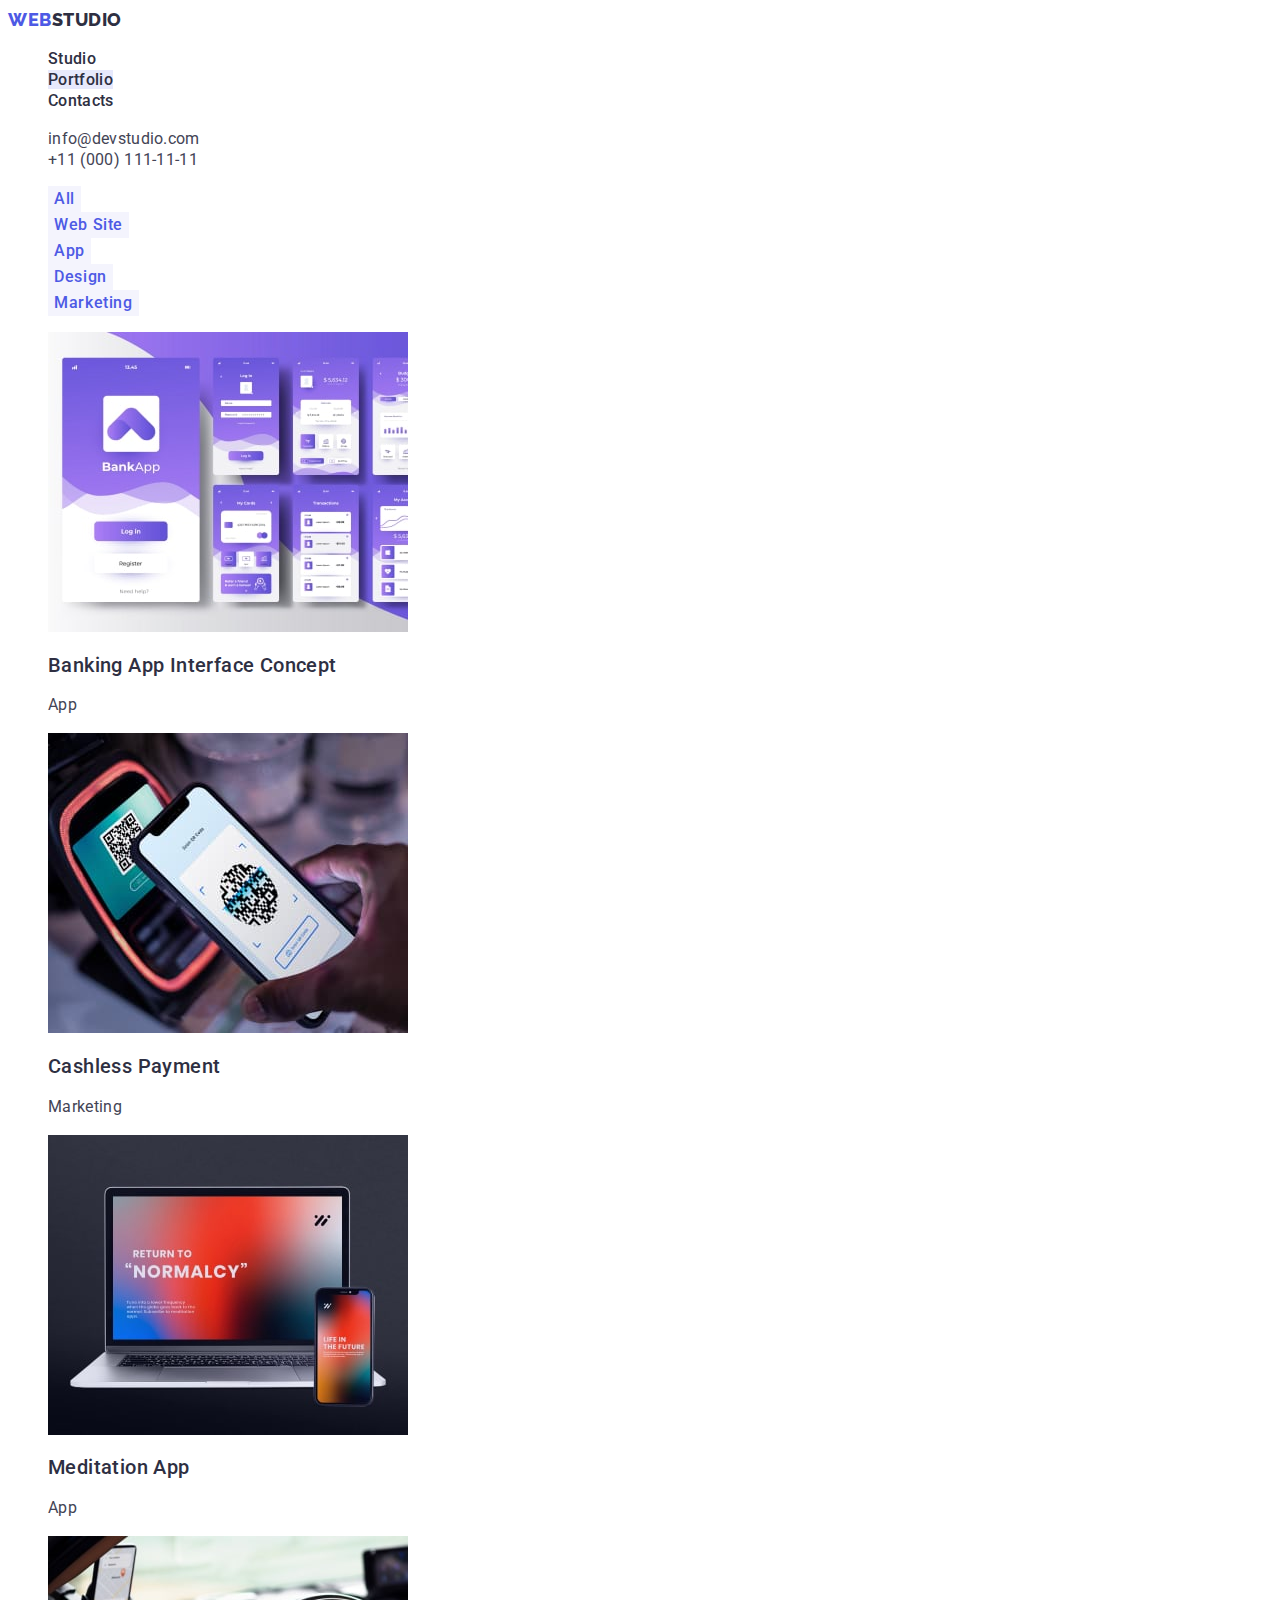
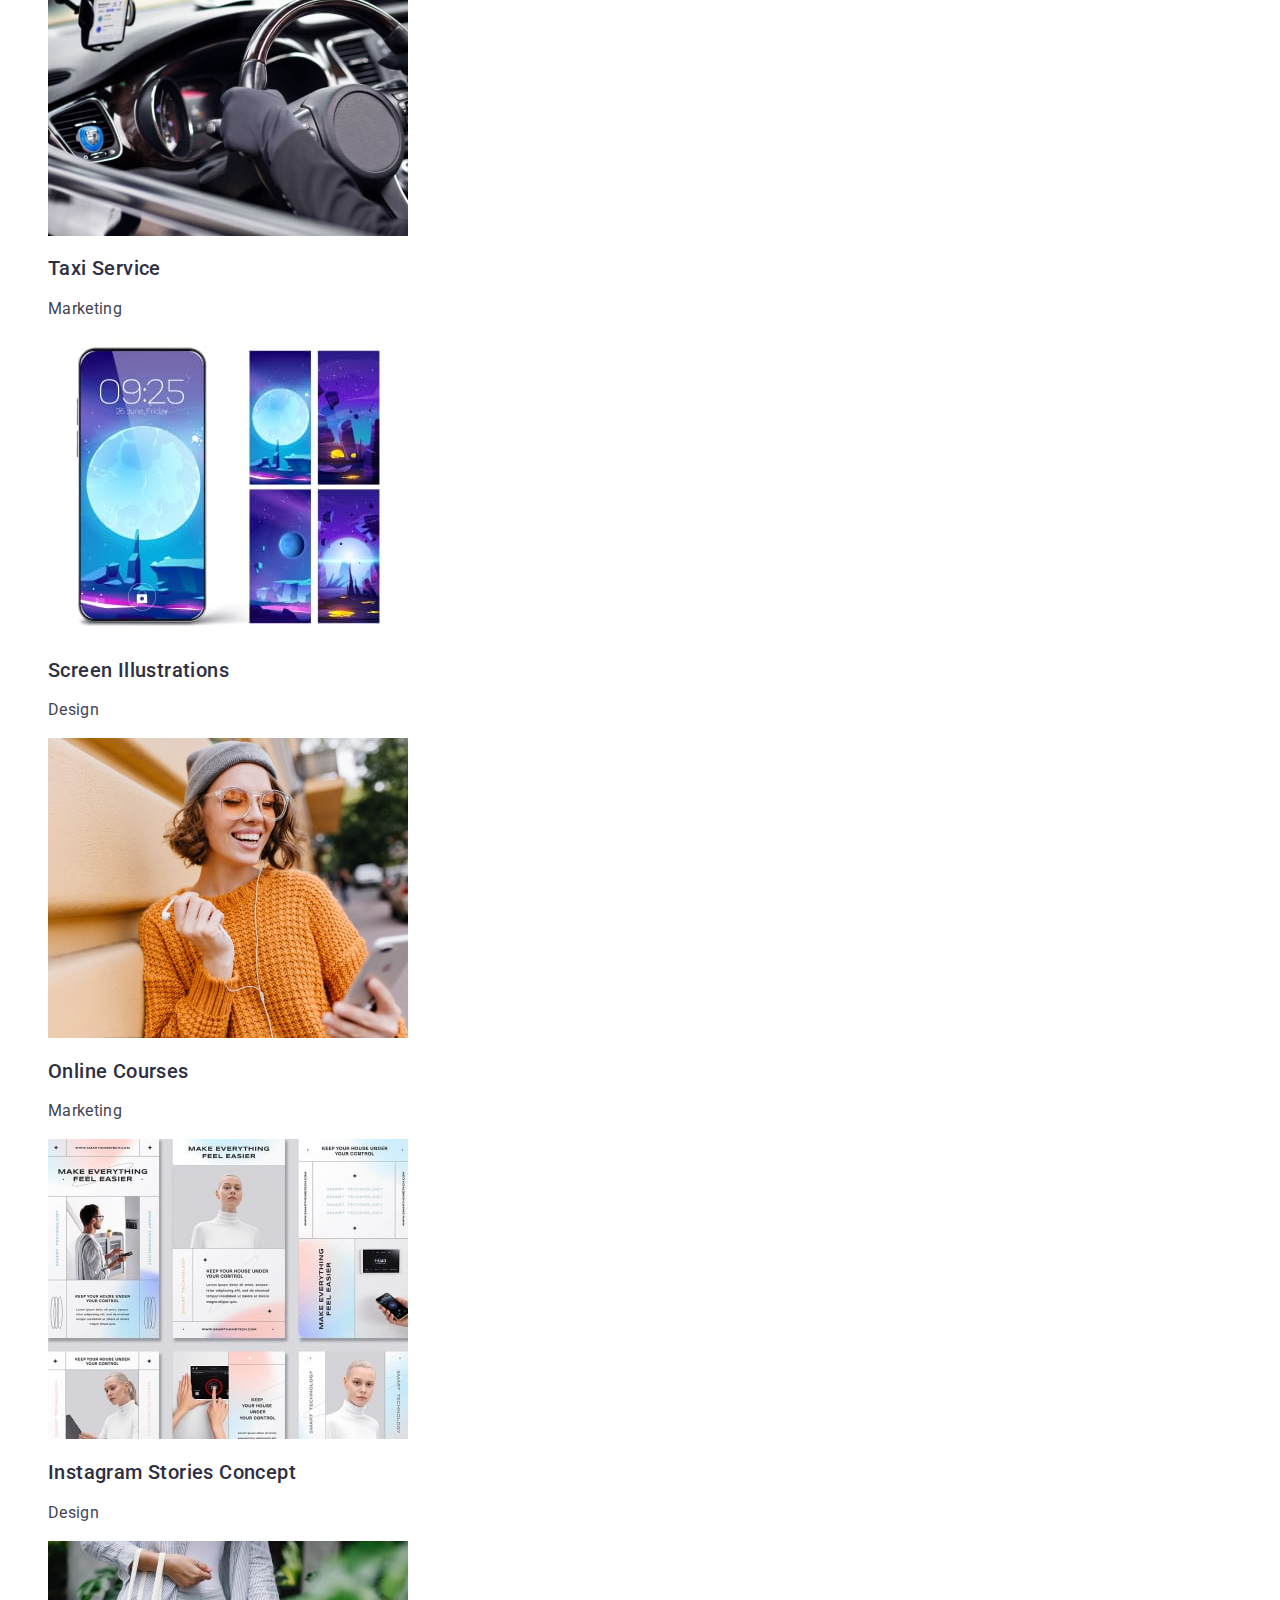
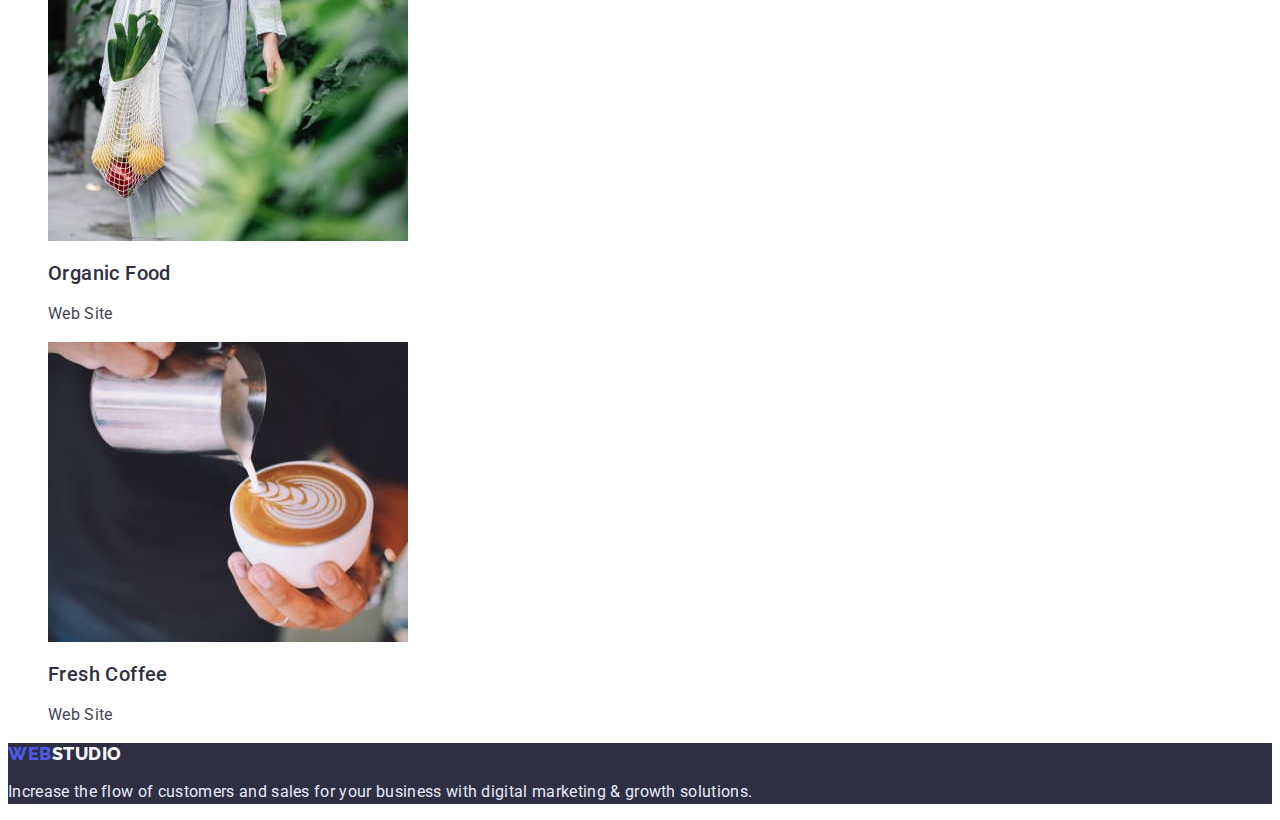
==== portfolio.html @ 469c072c "Initial commit" ====
<!DOCTYPE html>
<html lang="en">
  <head>
    <meta charset="UTF-8" />
    <meta http-equiv="X-UA-Compatible" content="IE=edge" />
    <meta name="viewport" content="width=device-width, initial-scale=1.0" />
    <title>WebStudio</title>
    <link rel="preconnect" href="https://fonts.googleapis.com" />
    <link rel="preconnect" href="https://fonts.gstatic.com" crossorigin />
    <link
      href="https://fonts.googleapis.com/css2?family=Raleway:wght@800&family=Roboto:wght@400;500;700;900&display=swap"
      rel="stylesheet"
    />
    <link rel="stylesheet" href="./css/styles.css" />
  </head>

  <body>
    <header>
      <nav class="navigation">
        <a class="nav-logo link" href="./index.html"
          ><span class="nav-logo-color">Web</span>Studio</a
        >
        <ul class="list">
          <li><a class="nav-link link" href="./index.html">Studio</a></li>
          <li><a class="nav-link link current" href="">Portfolio</a></li>
          <li><a class="nav-link link" href="">Contacts</a></li>
        </ul>
      </nav>
      <address>
        <ul class="list">
          <li>
            <a class="address-item link" href="mailto:info@devstudio.com"
              >info@devstudio.com</a
            >
          </li>
          <li>
            <a class="address-item link" href="tel:+110001111111"
              >+11 (000) 111-11-11</a
            >
          </li>
        </ul>
      </address>
    </header>

    <main>
      <section class="portfolio">
        <h1 class="visually-hidden">Portfolio</h1>
        <ul>
          <li class="list">
            <button class="btn-item" type="button">All</button>
          </li>
          <li class="list">
            <button class="btn-item" type="button">Web Site</button>
          </li>
          <li class="list">
            <button class="btn-item" type="button">App</button>
          </li>
          <li class="list">
            <button class="btn-item" type="button">Design</button>
          </li>
          <li class="list">
            <button class="btn-item" type="button">Marketing</button>
          </li>
        </ul>

        <ul class="portfolio-examples">
          <li class="list">
            <img
              class="portfolio-item"
              src="./images/portfolio-bank.jpg"
              alt="Banking App Interface"
            />
            <h2 class="porfolio-subtitle subtitle">
              Banking App Interface Concept
            </h2>
            <p class="portfolio-text text">App</p>
          </li>
          <li class="list">
            <img
              class="portfolio-item"
              src="./images/portfolio-cashless.jpg"
              alt="Cashless Payments"
            />
            <h2 class="porfolio-subtitle subtitle">Cashless Payment</h2>
            <p class="portfolio-text text">Marketing</p>
          </li>
          <li class="list">
            <img
              class="portfolio-item"
              src="./images/portfolio-meditation.jpg"
              alt="Meditation App"
            />
            <h2 class="porfolio-subtitle subtitle">Meditation App</h2>
            <p class="portfolio-text text">App</p>
          </li>
          <li class="list">
            <img
              class="portfolio-item"
              src="./images/portfolio-taxi.jpg"
              alt="Taxi service"
            />
            <h2 class="porfolio-subtitle subtitle">Taxi Service</h2>
            <p class="portfolio-text text">Marketing</p>
          </li>
          <li class="list">
            <img
              class="portfolio-item"
              src="./images/portfolio-screen.jpg"
              alt="Screen Illustrations"
            />
            <h2 class="porfolio-subtitle subtitle">Screen Illustrations</h2>
            <p class="portfolio-text text">Design</p>
          </li>
          <li class="list">
            <img
              class="portfolio-item"
              src="./images/portfolio-courses.jpg"
              alt="Online Courses"
            />
            <h2 class="porfolio-subtitle subtitle">Online Courses</h2>
            <p class="portfolio-text text">Marketing</p>
          </li>
          <li class="list">
            <img
              class="portfolio-item"
              src="./images/portfolio-instagram.jpg"
              alt="Instagram Stories"
            />
            <h2 class="porfolio-subtitle subtitle">
              Instagram Stories Concept
            </h2>
            <p class="portfolio-text text">Design</p>
          </li>
          <li class="list">
            <img
              class="portfolio-item"
              src="./images/portfolio-organic.jpg"
              alt="Organic Food"
            />
            <h2 class="porfolio-subtitle subtitle">Organic Food</h2>
            <p class="portfolio-text text">Web Site</p>
          </li>
          <li class="list">
            <img
              class="portfolio-item"
              src="./images/portfolio-coffee.jpg"
              alt="Cup of coffee"
            />
            <h2 class="porfolio-subtitle subtitle">Fresh Coffee</h2>
            <p class="portfolio-text text">Web Site</p>
          </li>
        </ul>
      </section>
    </main>

    <footer class="footer">
      <a class="footer-logo link" href="./index.html"
        ><span class="nav-logo-color">Web</span>Studio</a
      >
      <p class="footer-text">
        Increase the flow of customers and sales for your business with digital
        marketing & growth solutions.
      </p>
    </footer>
  </body>
</html>
---- css/styles.css ----
:root {
  --primary-brand: #4d5ae5;
  --text-color: #434455;
  --hover-button: #404bbf;
  --white-color: #fff;
  --background-color: #f4f4fd;
  --main-color: #2e2f42;
  --footer-color: #e7e9fc;
  --current-color: #e7e9fc;
}

body {
  font-family: 'Roboto', 'Lato', 'Open Sans', sans-serif;
  color: var(--main-color);
  background-color: var(--white-color);
}

/*Styles for header*/

.nav-logo {
  font-family: 'Raleway', 'Verdana', sans-serif;
  color: var(--main-color);
  font-weight: 800;
  font-size: 18px;
  line-height: 1.33;
  letter-spacing: 0.03em;
  text-transform: uppercase;
}

.nav-logo-color {
  color: var(--primary-brand);
}

.link {
  text-decoration: none;
}

.list {
  list-style: none;
}

.nav-link {
  color: var(--main-color);
  font-weight: 500;
  font-size: 16px;
  line-height: 1.33;
  letter-spacing: 0.02em;
}

.nav-link:hover,
.nav-link:focus {
  color: var(--hover-button);
}

.address-item {
  color: var(--text-color);
  font-size: 16px;
  line-height: 1.33;
  letter-spacing: 0.02em;
  font-style: normal;
}

.address-item:hover,
.address-item:focus {
  color: var(--hover-button);
}

.current {
  background-color: var(--current-color);
}

/*Styles for main*/

.hero {
  background: var(--main-color);
}

.hero-title {
  font-weight: 700;
  font-size: 56px;
  line-height: 1.07;
  letter-spacing: 0.02em;
  color: var(--white-color);
}

.hero-btn {
  font-family: inherit;
  background-color: var(--primary-brand);
  color: var(--white-color);
  border: none;
  font-weight: 500;
  font-size: 16px;
  line-height: 1.5;
  letter-spacing: 0.04em;
}

.hero-btn:hover,
.hero-btn:focus {
  background: var(--hover-button);
}

.subtitle {
  font-weight: 500;
  font-size: 20px;
  line-height: 1.2;
  letter-spacing: 0.02em;
}

.text {
  font-size: 16px;
  line-height: 1.5;
  letter-spacing: 0.02em;
  color: var(--text-color);
}

.title {
  font-weight: 700;
  font-size: 36px;
  line-height: 1.11;
  letter-spacing: 0.02em;
  text-transform: capitalize;
}

.btn-item {
  font-family: 'Roboto', 'Verdana', sans-serif;
  background-color: var(--background-color);
  font-weight: 500;
  font-size: 16px;
  line-height: 1.5;
  letter-spacing: 0.04em;
  color: var(--primary-brand);
  border: none;
}

.btn-item:hover,
.btn-item:focus {
  background-color: var(--hover-button);
  color: var(--white-color);
}

.portfolio-item {
  width: 360px;
}

button {
  cursor: pointer;
}

.team {
  background-color: var(--background-color);
}

.visually-hidden {
  position: absolute;
  white-space: nowrap;
  width: 1px;
  height: 1px;
  overflow: hidden;
  border: 0;
  padding: 0;
  clip: rect(0 0 0 0);
  clip-path: inset(50%);
  margin: -1px;
}

/*Footer*/

.footer {
  background-color: var(--main-color);
}

.footer-logo {
  font-family: 'Raleway', 'Verdana', sans-serif;
  font-weight: 800;
  font-size: 18px;
  line-height: 1.17;
  letter-spacing: 0.03em;
  text-transform: uppercase;
  color: var(--background-color);
}

.footer-text {
  font-size: 16px;
  line-height: 1.5;
  letter-spacing: 0.02em;
  color: var(--footer-color);
}
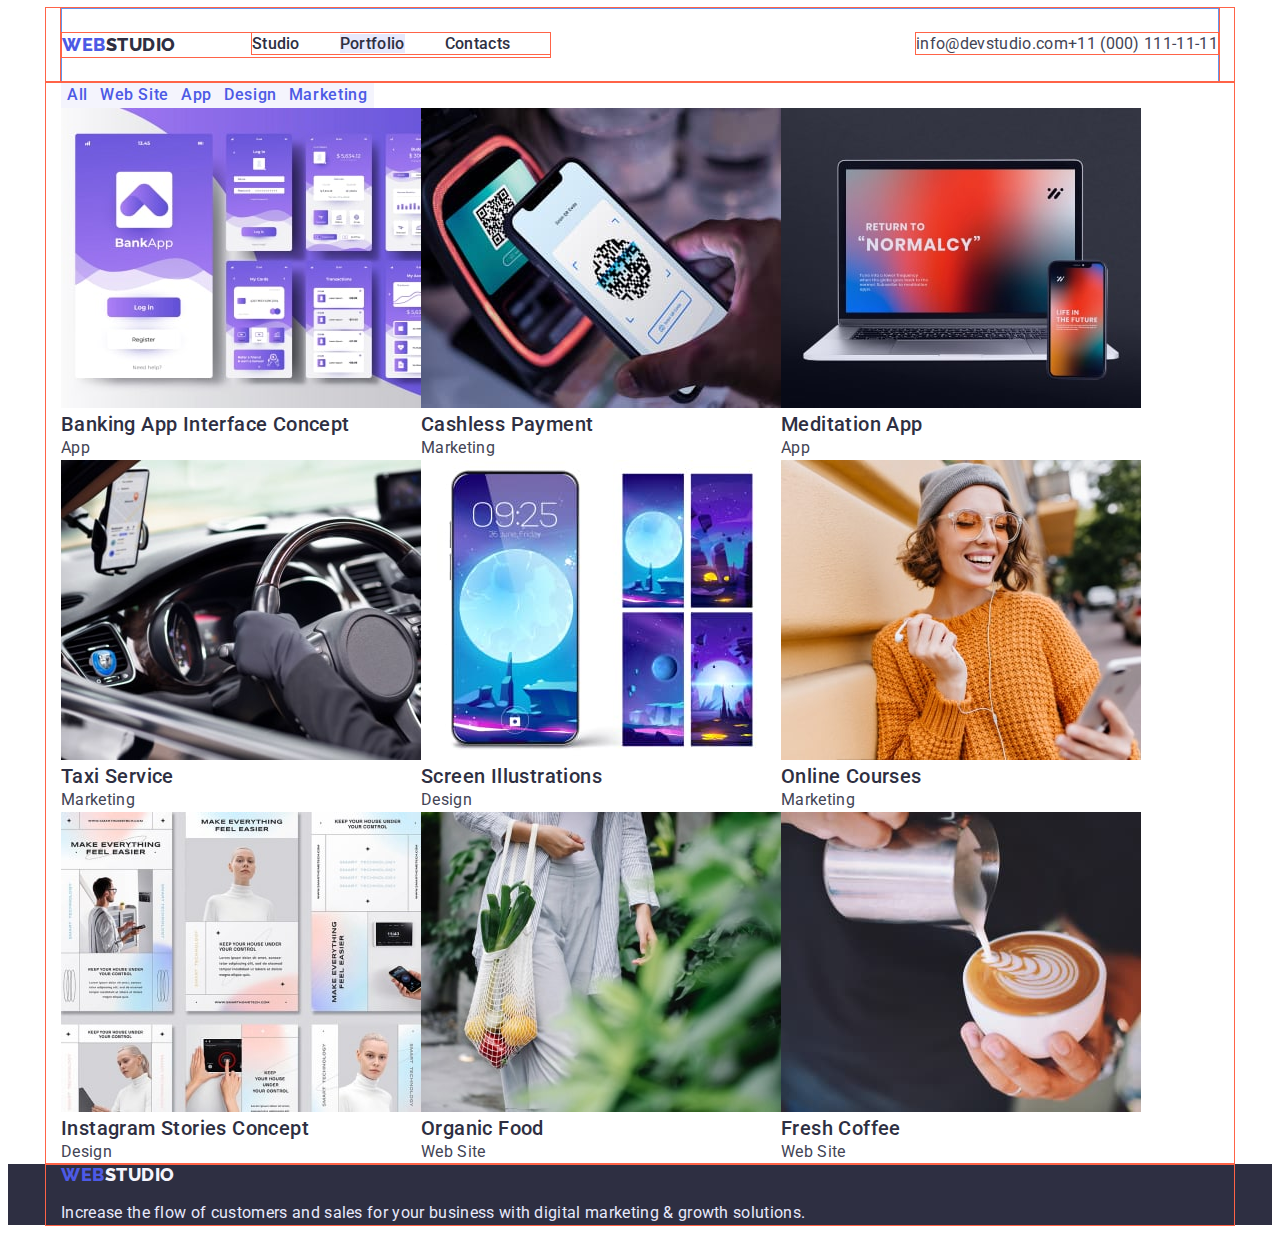
==== commit 42d4db58: "index.html - done" ====
--- a/portfolio.html
+++ b/portfolio.html
@@ -11,156 +11,187 @@
       href="https://fonts.googleapis.com/css2?family=Raleway:wght@800&family=Roboto:wght@400;500;700;900&display=swap"
       rel="stylesheet"
     />
+    <link
+      rel="stylesheet"
+      href="https://cdnjs.cloudflare.com/ajax/libs/modern-normalize/1.1.0/modern-normalize.min.css"
+      integrity="sha512-wpPYUAdjBVSE4KJnH1VR1HeZfpl1ub8YT/NKx4PuQ5NmX2tKuGu6U/JRp5y+Y8XG2tV+wKQpNHVUX03MfMFn9Q=="
+      crossorigin="anonymous"
+      referrerpolicy="no-referrer"
+    />
     <link rel="stylesheet" href="./css/styles.css" />
   </head>
 
   <body>
     <header>
-      <nav class="navigation">
-        <a class="nav-logo link" href="./index.html"
-          ><span class="nav-logo-color">Web</span>Studio</a
-        >
-        <ul class="list">
-          <li><a class="nav-link link" href="./index.html">Studio</a></li>
-          <li><a class="nav-link link current" href="">Portfolio</a></li>
-          <li><a class="nav-link link" href="">Contacts</a></li>
-        </ul>
-      </nav>
-      <address>
-        <ul class="list">
-          <li>
-            <a class="address-item link" href="mailto:info@devstudio.com"
-              >info@devstudio.com</a
-            >
-          </li>
-          <li>
-            <a class="address-item link" href="tel:+110001111111"
-              >+11 (000) 111-11-11</a
-            >
-          </li>
-        </ul>
-      </address>
+      <div class="container">
+        <div class="container-menu">
+          <nav class="navigation">
+            <div class="logo-and-nav">
+              <a class="nav-logo link" href="./index.html"
+                ><span class="nav-logo-color">Web</span>Studio</a
+              >
+              <ul class="list">
+                <div class="nav-items">
+                  <li>
+                    <a class="nav-link link" href="./index.html">Studio</a>
+                  </li>
+                  <li>
+                    <a class="nav-link link current" href="./portfolio.html"
+                      >Portfolio</a
+                    >
+                  </li>
+                  <li><a class="nav-link link" href="">Contacts</a></li>
+                </div>
+              </ul>
+            </div>
+          </nav>
+          <address>
+            <ul class="list">
+              <div class="address-list">
+                <li>
+                  <a class="address-item link" href="mailto:info@devstudio.com"
+                    >info@devstudio.com</a
+                  >
+                </li>
+                <li>
+                  <a class="address-item link" href="tel:+110001111111"
+                    >+11 (000) 111-11-11</a
+                  >
+                </li>
+              </div>
+            </ul>
+          </address>
+        </div>
+      </div>
     </header>
 
     <main>
       <section class="portfolio">
-        <h1 class="visually-hidden">Portfolio</h1>
-        <ul>
-          <li class="list">
-            <button class="btn-item" type="button">All</button>
-          </li>
-          <li class="list">
-            <button class="btn-item" type="button">Web Site</button>
-          </li>
-          <li class="list">
-            <button class="btn-item" type="button">App</button>
-          </li>
-          <li class="list">
-            <button class="btn-item" type="button">Design</button>
-          </li>
-          <li class="list">
-            <button class="btn-item" type="button">Marketing</button>
-          </li>
-        </ul>
+        <div class="container">
+          <h1 class="visually-hidden">Portfolio</h1>
+          <ul>
+            <div class="list-menu">
+              <li class="list">
+                <button class="btn-item" type="button">All</button>
+              </li>
+              <li class="list">
+                <button class="btn-item" type="button">Web Site</button>
+              </li>
+              <li class="list">
+                <button class="btn-item" type="button">App</button>
+              </li>
+              <li class="list">
+                <button class="btn-item" type="button">Design</button>
+              </li>
+              <li class="list">
+                <button class="btn-item" type="button">Marketing</button>
+              </li>
+            </div>
+          </ul>
 
-        <ul class="portfolio-examples">
-          <li class="list">
-            <img
-              class="portfolio-item"
-              src="./images/portfolio-bank.jpg"
-              alt="Banking App Interface"
-            />
-            <h2 class="porfolio-subtitle subtitle">
-              Banking App Interface Concept
-            </h2>
-            <p class="portfolio-text text">App</p>
-          </li>
-          <li class="list">
-            <img
-              class="portfolio-item"
-              src="./images/portfolio-cashless.jpg"
-              alt="Cashless Payments"
-            />
-            <h2 class="porfolio-subtitle subtitle">Cashless Payment</h2>
-            <p class="portfolio-text text">Marketing</p>
-          </li>
-          <li class="list">
-            <img
-              class="portfolio-item"
-              src="./images/portfolio-meditation.jpg"
-              alt="Meditation App"
-            />
-            <h2 class="porfolio-subtitle subtitle">Meditation App</h2>
-            <p class="portfolio-text text">App</p>
-          </li>
-          <li class="list">
-            <img
-              class="portfolio-item"
-              src="./images/portfolio-taxi.jpg"
-              alt="Taxi service"
-            />
-            <h2 class="porfolio-subtitle subtitle">Taxi Service</h2>
-            <p class="portfolio-text text">Marketing</p>
-          </li>
-          <li class="list">
-            <img
-              class="portfolio-item"
-              src="./images/portfolio-screen.jpg"
-              alt="Screen Illustrations"
-            />
-            <h2 class="porfolio-subtitle subtitle">Screen Illustrations</h2>
-            <p class="portfolio-text text">Design</p>
-          </li>
-          <li class="list">
-            <img
-              class="portfolio-item"
-              src="./images/portfolio-courses.jpg"
-              alt="Online Courses"
-            />
-            <h2 class="porfolio-subtitle subtitle">Online Courses</h2>
-            <p class="portfolio-text text">Marketing</p>
-          </li>
-          <li class="list">
-            <img
-              class="portfolio-item"
-              src="./images/portfolio-instagram.jpg"
-              alt="Instagram Stories"
-            />
-            <h2 class="porfolio-subtitle subtitle">
-              Instagram Stories Concept
-            </h2>
-            <p class="portfolio-text text">Design</p>
-          </li>
-          <li class="list">
-            <img
-              class="portfolio-item"
-              src="./images/portfolio-organic.jpg"
-              alt="Organic Food"
-            />
-            <h2 class="porfolio-subtitle subtitle">Organic Food</h2>
-            <p class="portfolio-text text">Web Site</p>
-          </li>
-          <li class="list">
-            <img
-              class="portfolio-item"
-              src="./images/portfolio-coffee.jpg"
-              alt="Cup of coffee"
-            />
-            <h2 class="porfolio-subtitle subtitle">Fresh Coffee</h2>
-            <p class="portfolio-text text">Web Site</p>
-          </li>
-        </ul>
+          <ul class="portfolio-examples">
+            <div class="portfolio-container">
+              <li class="list">
+                <img
+                  class="portfolio-item"
+                  src="./images/portfolio-bank.jpg"
+                  alt="Banking App Interface"
+                />
+                <h2 class="porfolio-subtitle subtitle">
+                  Banking App Interface Concept
+                </h2>
+                <p class="portfolio-text text">App</p>
+              </li>
+              <li class="list">
+                <img
+                  class="portfolio-item"
+                  src="./images/portfolio-cashless.jpg"
+                  alt="Cashless Payments"
+                />
+                <h2 class="porfolio-subtitle subtitle">Cashless Payment</h2>
+                <p class="portfolio-text text">Marketing</p>
+              </li>
+              <li class="list">
+                <img
+                  class="portfolio-item"
+                  src="./images/portfolio-meditation.jpg"
+                  alt="Meditation App"
+                />
+                <h2 class="porfolio-subtitle subtitle">Meditation App</h2>
+                <p class="portfolio-text text">App</p>
+              </li>
+              <li class="list">
+                <img
+                  class="portfolio-item"
+                  src="./images/portfolio-taxi.jpg"
+                  alt="Taxi service"
+                />
+                <h2 class="porfolio-subtitle subtitle">Taxi Service</h2>
+                <p class="portfolio-text text">Marketing</p>
+              </li>
+              <li class="list">
+                <img
+                  class="portfolio-item"
+                  src="./images/portfolio-screen.jpg"
+                  alt="Screen Illustrations"
+                />
+                <h2 class="porfolio-subtitle subtitle">Screen Illustrations</h2>
+                <p class="portfolio-text text">Design</p>
+              </li>
+              <li class="list">
+                <img
+                  class="portfolio-item"
+                  src="./images/portfolio-courses.jpg"
+                  alt="Online Courses"
+                />
+                <h2 class="porfolio-subtitle subtitle">Online Courses</h2>
+                <p class="portfolio-text text">Marketing</p>
+              </li>
+              <li class="list">
+                <img
+                  class="portfolio-item"
+                  src="./images/portfolio-instagram.jpg"
+                  alt="Instagram Stories"
+                />
+                <h2 class="porfolio-subtitle subtitle">
+                  Instagram Stories Concept
+                </h2>
+                <p class="portfolio-text text">Design</p>
+              </li>
+              <li class="list">
+                <img
+                  class="portfolio-item"
+                  src="./images/portfolio-organic.jpg"
+                  alt="Organic Food"
+                />
+                <h2 class="porfolio-subtitle subtitle">Organic Food</h2>
+                <p class="portfolio-text text">Web Site</p>
+              </li>
+              <li class="list">
+                <img
+                  class="portfolio-item"
+                  src="./images/portfolio-coffee.jpg"
+                  alt="Cup of coffee"
+                />
+                <h2 class="porfolio-subtitle subtitle">Fresh Coffee</h2>
+                <p class="portfolio-text text">Web Site</p>
+              </li>
+            </div>
+          </ul>
+        </div>
       </section>
     </main>
 
     <footer class="footer">
-      <a class="footer-logo link" href="./index.html"
-        ><span class="nav-logo-color">Web</span>Studio</a
-      >
-      <p class="footer-text">
-        Increase the flow of customers and sales for your business with digital
-        marketing & growth solutions.
-      </p>
+      <div class="container">
+        <a class="footer-logo link" href="./index.html"
+          ><span class="nav-logo-color">Web</span>Studio</a
+        >
+        <p class="footer-text">
+          Increase the flow of customers and sales for your business with
+          digital marketing & growth solutions.
+        </p>
+      </div>
     </footer>
   </body>
 </html>
--- a/css/styles.css
+++ b/css/styles.css
@@ -7,6 +7,7 @@
   --main-color: #2e2f42;
   --footer-color: #e7e9fc;
   --current-color: #e7e9fc;
+  --checking-borders: tomato;
 }
 
 body {
@@ -40,6 +41,7 @@
 }
 
 .nav-link {
+  margin-right: 40px;
   color: var(--main-color);
   font-weight: 500;
   font-size: 16px;
@@ -57,7 +59,6 @@
   font-size: 16px;
   line-height: 1.33;
   letter-spacing: 0.02em;
-  font-style: normal;
 }
 
 .address-item:hover,
@@ -73,9 +74,11 @@
 
 .hero {
   background: var(--main-color);
+  text-align: center;
 }
 
 .hero-title {
+  padding-top: 188px;
   font-weight: 700;
   font-size: 56px;
   line-height: 1.07;
@@ -84,6 +87,10 @@
 }
 
 .hero-btn {
+  padding: 16px 32px;
+  border-radius: 4px;
+  margin-top: 48px;
+  margin-bottom: 188px;
   font-family: inherit;
   background-color: var(--primary-brand);
   color: var(--white-color);
@@ -180,8 +187,150 @@
 }
 
 .footer-text {
+  margin-top: 16px;
   font-size: 16px;
   line-height: 1.5;
   letter-spacing: 0.02em;
   color: var(--footer-color);
 }
+
+h1,
+h2,
+h3,
+h4,
+h5,
+h6,
+p {
+  margin: 0;
+}
+
+ul {
+  margin: 0;
+  padding-left: 0;
+}
+
+address {
+  font-style: normal;
+}
+
+.container {
+  width: 100%;
+  max-width: 1158px;
+  padding-left: 15px;
+  padding-right: 15px;
+  margin-left: auto;
+  margin-right: auto;
+  outline: 1px solid var(--checking-borders);
+}
+
+.nav-items {
+  display: flex;
+  outline: 1px solid var(--checking-borders);
+}
+
+.address-list {
+  display: flex;
+  outline: 1px solid var(--checking-borders);
+}
+
+.container-menu {
+  display: flex;
+  justify-content: space-between;
+  padding: 24px 0px;
+  border: 1px solid cornflowerblue;
+  outline: 1px solid var(--checking-borders);
+}
+
+.logo-and-nav {
+  display: flex;
+  outline: 1px solid var(--checking-borders);
+}
+
+.features-container {
+  display: flex;
+  outline: 1px solid var(--checking-borders);
+}
+
+.doing-container {
+  display: flex;
+  justify-content: space-between;
+  width: calc(100%-48px) / 3;
+  outline: 1px solid (--checking-borders);
+}
+
+.team-container {
+  display: flex;
+  outline: 1px solid (--checking-borders);
+}
+
+.list-menu {
+  display: flex;
+  outline: 1px solid (--checking-borders);
+}
+
+.portfolio-container {
+  display: flex;
+  flex-wrap: wrap;
+  outline: 1px solid (--checking-borders);
+}
+
+a.nav-logo {
+  margin-right: 76px;
+}
+
+.phone-item {
+  margin-left: 40px;
+}
+
+.features-list {
+  margin: 120px 0px;
+}
+
+.features-item:not(:first-child) {
+  margin-left: 24px;
+}
+
+.doing-title {
+  text-align: center;
+  margin-bottom: 72px;
+}
+
+.doing-list:not(:first-child) {
+  margin-left: 24px;
+}
+
+.doing-item > img {
+  max-width: 360px;
+}
+
+.team-title {
+  text-align: center;
+  padding-top: 120px;
+  margin-bottom: 72px;
+}
+
+.team-item:not(:first-child) {
+  margin-left: 24px;
+  margin-bottom: 120px;
+}
+
+.team-subtitle,
+.team-text {
+  text-align: center;
+}
+
+.team-text {
+  margin-top: 8px;
+}
+
+.team-content {
+  padding: 32px 16px;
+}
+
+.footer-content {
+  justify-content: left;
+  padding: 100px 0px;
+  max-width: 264px;
+  width: 23%;
+  outline: 1px solid var(--checking-borders);
+}
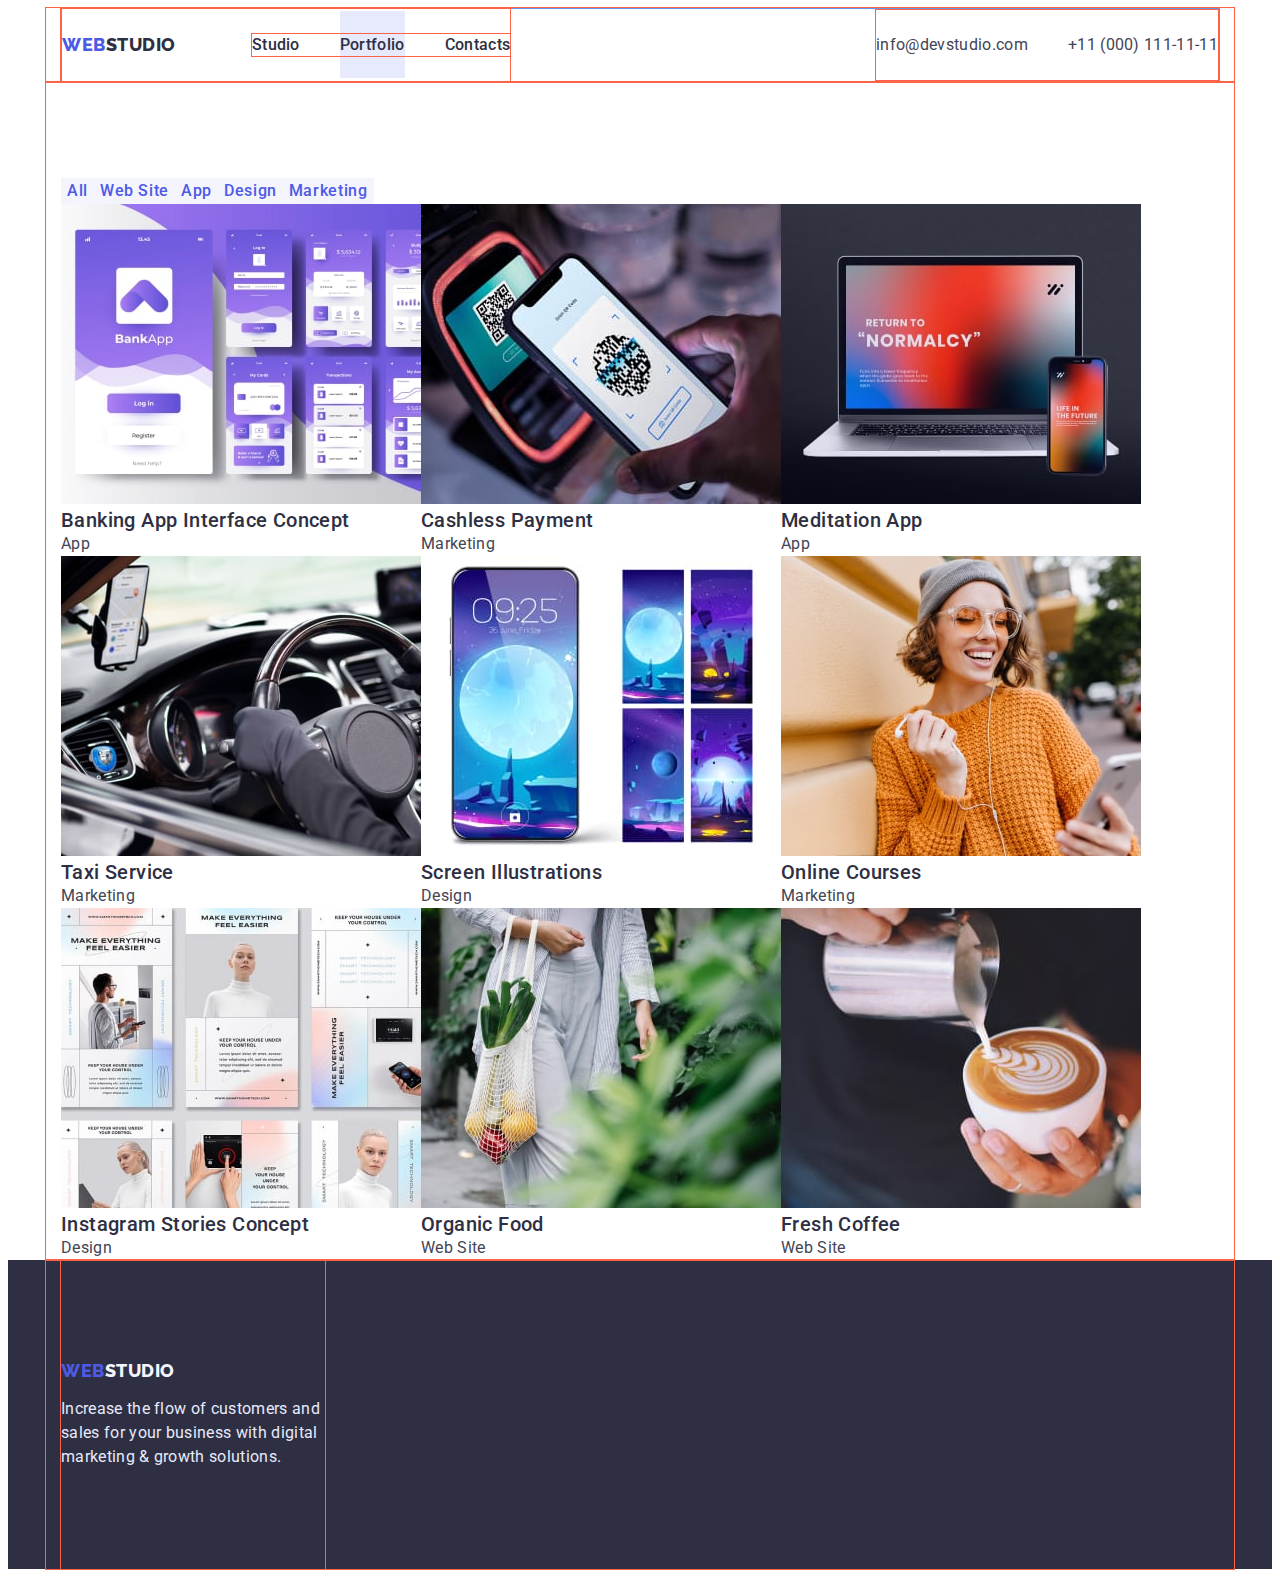
==== commit c9da1c0d: "index.html - done2" ====
--- a/portfolio.html
+++ b/portfolio.html
@@ -30,17 +30,19 @@
               <a class="nav-logo link" href="./index.html"
                 ><span class="nav-logo-color">Web</span>Studio</a
               >
-              <ul class="list">
+              <ul class="list nav-list">
                 <div class="nav-items">
-                  <li>
+                  <li class="nav-item">
                     <a class="nav-link link" href="./index.html">Studio</a>
                   </li>
-                  <li>
+                  <li class="nav-item">
                     <a class="nav-link link current" href="./portfolio.html"
                       >Portfolio</a
                     >
                   </li>
-                  <li><a class="nav-link link" href="">Contacts</a></li>
+                  <li class="nav-item">
+                    <a class="nav-link link" href="">Contacts</a>
+                  </li>
                 </div>
               </ul>
             </div>
@@ -48,13 +50,13 @@
           <address>
             <ul class="list">
               <div class="address-list">
-                <li>
+                <li class="address-item">
                   <a class="address-item link" href="mailto:info@devstudio.com"
                     >info@devstudio.com</a
                   >
                 </li>
-                <li>
-                  <a class="address-item link" href="tel:+110001111111"
+                <li class="phone-item">
+                  <a class="address-item phone link" href="tel:+110001111111"
                     >+11 (000) 111-11-11</a
                   >
                 </li>
@@ -184,13 +186,15 @@
 
     <footer class="footer">
       <div class="container">
-        <a class="footer-logo link" href="./index.html"
-          ><span class="nav-logo-color">Web</span>Studio</a
-        >
-        <p class="footer-text">
-          Increase the flow of customers and sales for your business with
-          digital marketing & growth solutions.
-        </p>
+        <div class="footer-content">
+          <a class="footer-logo link" href="./index.html"
+            ><span class="nav-logo-color">Web</span>Studio</a
+          >
+          <p class="footer-text">
+            Increase the flow of customers and sales for your business with
+            digital marketing & growth solutions.
+          </p>
+        </div>
       </div>
     </footer>
   </body>
--- a/css/styles.css
+++ b/css/styles.css
@@ -41,7 +41,6 @@
 }
 
 .nav-link {
-  margin-right: 40px;
   color: var(--main-color);
   font-weight: 500;
   font-size: 16px;
@@ -230,19 +229,22 @@
 
 .address-list {
   display: flex;
+  align-items: center;
   outline: 1px solid var(--checking-borders);
 }
 
 .container-menu {
   display: flex;
+  align-items: center;
   justify-content: space-between;
-  padding: 24px 0px;
+  /* padding: 24px 0px; */
   border: 1px solid cornflowerblue;
   outline: 1px solid var(--checking-borders);
 }
 
 .logo-and-nav {
   display: flex;
+  align-items: center;
   outline: 1px solid var(--checking-borders);
 }
 
@@ -265,6 +267,7 @@
 
 .list-menu {
   display: flex;
+  padding-top: 96px;
   outline: 1px solid (--checking-borders);
 }
 
@@ -334,3 +337,13 @@
   width: 23%;
   outline: 1px solid var(--checking-borders);
 }
+
+.nav-item:not(:first-child) {
+  margin-left: 40px;
+}
+
+.nav-link,
+.nav-logo,
+.address-item {
+  padding: 24px 0px;
+}
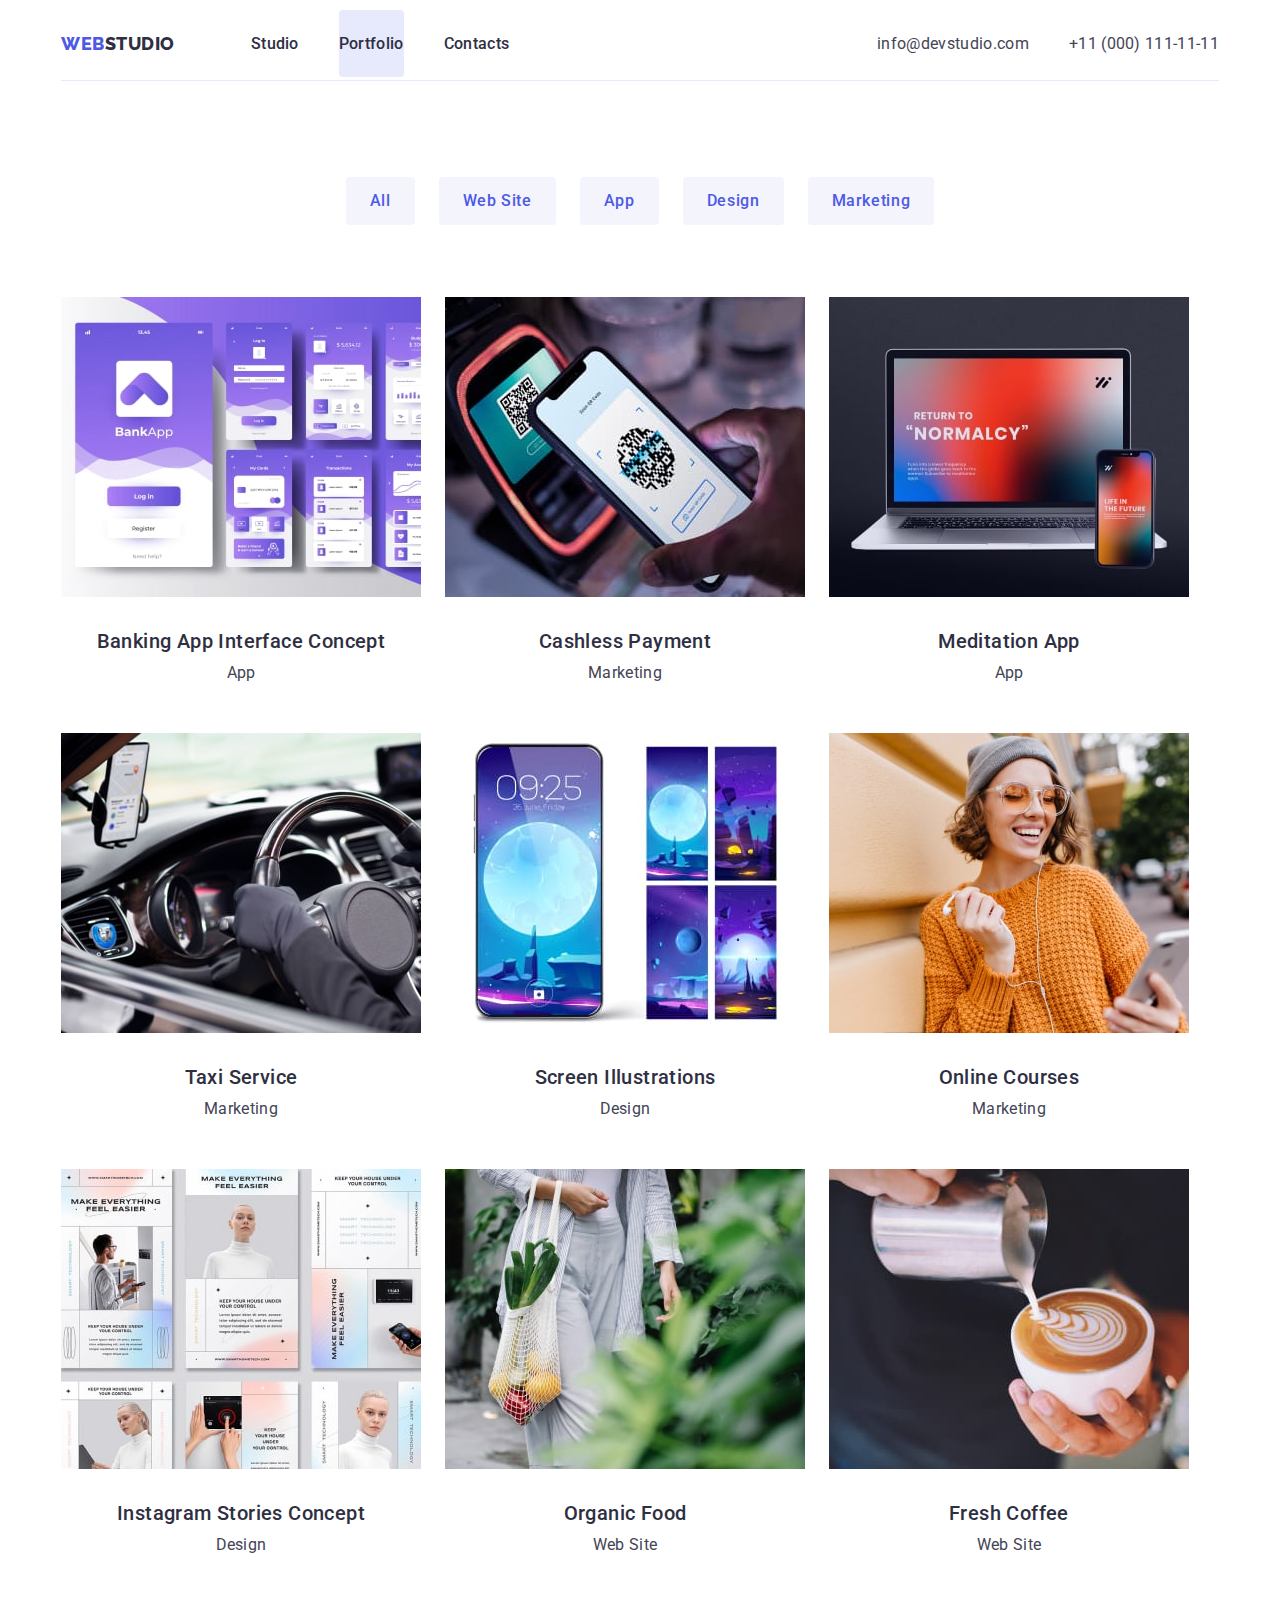
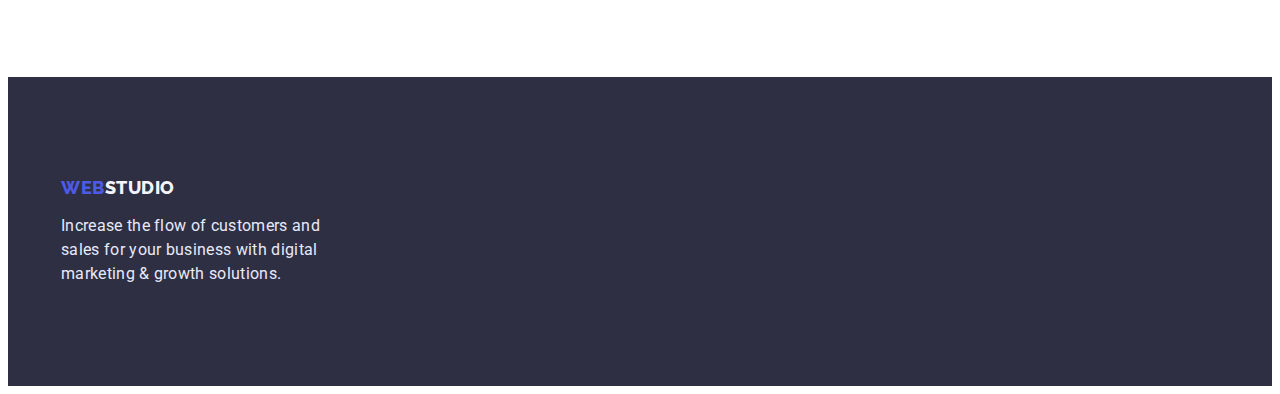
==== commit c376bae9: "Final commit" ====
--- a/portfolio.html
+++ b/portfolio.html
@@ -73,19 +73,19 @@
           <h1 class="visually-hidden">Portfolio</h1>
           <ul>
             <div class="list-menu">
-              <li class="list">
+              <li class="list btn-list">
                 <button class="btn-item" type="button">All</button>
               </li>
-              <li class="list">
+              <li class="list btn-list">
                 <button class="btn-item" type="button">Web Site</button>
               </li>
-              <li class="list">
+              <li class="list btn-list">
                 <button class="btn-item" type="button">App</button>
               </li>
-              <li class="list">
+              <li class="list btn-list">
                 <button class="btn-item" type="button">Design</button>
               </li>
-              <li class="list">
+              <li class="list btn-list">
                 <button class="btn-item" type="button">Marketing</button>
               </li>
             </div>
@@ -93,90 +93,92 @@
 
           <ul class="portfolio-examples">
             <div class="portfolio-container">
-              <li class="list">
-                <img
-                  class="portfolio-item"
+              <li class="list portfolio-item">
+                <img
                   src="./images/portfolio-bank.jpg"
                   alt="Banking App Interface"
                 />
-                <h2 class="porfolio-subtitle subtitle">
-                  Banking App Interface Concept
-                </h2>
-                <p class="portfolio-text text">App</p>
-              </li>
-              <li class="list">
-                <img
-                  class="portfolio-item"
+                <div class="portfolio-content">
+                  <h2 class="portfolio-subtitle subtitle">
+                    Banking App Interface Concept
+                  </h2>
+                  <p class="portfolio-text text">App</p>
+                </div>
+              </li>
+              <li class="list portfolio-item">
+                <img
                   src="./images/portfolio-cashless.jpg"
                   alt="Cashless Payments"
                 />
-                <h2 class="porfolio-subtitle subtitle">Cashless Payment</h2>
-                <p class="portfolio-text text">Marketing</p>
-              </li>
-              <li class="list">
-                <img
-                  class="portfolio-item"
+                <div class="portfolio-content">
+                  <h2 class="portfolio-subtitle subtitle">Cashless Payment</h2>
+                  <p class="portfolio-text text">Marketing</p>
+                </div>
+              </li>
+              <li class="list portfolio-item">
+                <img
                   src="./images/portfolio-meditation.jpg"
                   alt="Meditation App"
                 />
-                <h2 class="porfolio-subtitle subtitle">Meditation App</h2>
-                <p class="portfolio-text text">App</p>
-              </li>
-              <li class="list">
-                <img
-                  class="portfolio-item"
-                  src="./images/portfolio-taxi.jpg"
-                  alt="Taxi service"
-                />
-                <h2 class="porfolio-subtitle subtitle">Taxi Service</h2>
-                <p class="portfolio-text text">Marketing</p>
-              </li>
-              <li class="list">
-                <img
-                  class="portfolio-item"
+                <div class="portfolio-content">
+                  <h2 class="portfolio-subtitle subtitle">Meditation App</h2>
+                  <p class="portfolio-text text">App</p>
+                </div>
+              </li>
+              <li class="list portfolio-item">
+                <img src="./images/portfolio-taxi.jpg" alt="Taxi service" />
+                <div class="portfolio-content">
+                  <h2 class="portfolio-subtitle subtitle">Taxi Service</h2>
+                  <p class="portfolio-text text">Marketing</p>
+                </div>
+              </li>
+              <li class="list portfolio-item">
+                <img
                   src="./images/portfolio-screen.jpg"
                   alt="Screen Illustrations"
                 />
-                <h2 class="porfolio-subtitle subtitle">Screen Illustrations</h2>
-                <p class="portfolio-text text">Design</p>
-              </li>
-              <li class="list">
-                <img
-                  class="portfolio-item"
+                <div class="portfolio-content">
+                  <h2 class="portfolio-subtitle subtitle">
+                    Screen Illustrations
+                  </h2>
+                  <p class="portfolio-text text">Design</p>
+                </div>
+              </li>
+              <li class="list portfolio-item">
+                <img
                   src="./images/portfolio-courses.jpg"
                   alt="Online Courses"
                 />
-                <h2 class="porfolio-subtitle subtitle">Online Courses</h2>
-                <p class="portfolio-text text">Marketing</p>
-              </li>
-              <li class="list">
-                <img
-                  class="portfolio-item"
+                <div class="portfolio-content">
+                  <h2 class="portfolio-subtitle subtitle">Online Courses</h2>
+                  <p class="portfolio-text text">Marketing</p>
+                </div>
+              </li>
+              <li class="list portfolio-item">
+                <img
                   src="./images/portfolio-instagram.jpg"
                   alt="Instagram Stories"
                 />
-                <h2 class="porfolio-subtitle subtitle">
-                  Instagram Stories Concept
-                </h2>
-                <p class="portfolio-text text">Design</p>
-              </li>
-              <li class="list">
-                <img
-                  class="portfolio-item"
-                  src="./images/portfolio-organic.jpg"
-                  alt="Organic Food"
-                />
-                <h2 class="porfolio-subtitle subtitle">Organic Food</h2>
-                <p class="portfolio-text text">Web Site</p>
-              </li>
-              <li class="list">
-                <img
-                  class="portfolio-item"
-                  src="./images/portfolio-coffee.jpg"
-                  alt="Cup of coffee"
-                />
-                <h2 class="porfolio-subtitle subtitle">Fresh Coffee</h2>
-                <p class="portfolio-text text">Web Site</p>
+                <div class="portfolio-content">
+                  <h2 class="portfolio-subtitle subtitle">
+                    Instagram Stories Concept
+                  </h2>
+                  <p class="portfolio-text text">Design</p>
+                </div>
+              </li>
+              <li class="list portfolio-item">
+                <img src="./images/portfolio-organic.jpg" alt="Organic Food" />
+                <div class="portfolio-content">
+                  <h2 class="portfolio-subtitle subtitle">Organic Food</h2>
+                  <p class="portfolio-text text">Web Site</p>
+                </div>
+              </li>
+              <li class="list portfolio-item">
+                <img src="./images/portfolio-coffee.jpg" alt="Cup of coffee" />
+                <div class="portfolio-content">
+                  <h2 class="portfolio-subtitle subtitle">Fresh Coffee</h2>
+                  <p class="portfolio-text text">Web Site</p>
+                </div>
               </li>
             </div>
           </ul>
--- a/css/styles.css
+++ b/css/styles.css
@@ -8,6 +8,7 @@
   --footer-color: #e7e9fc;
   --current-color: #e7e9fc;
   --checking-borders: tomato;
+  --header-border: #e7e9fc;
 }
 
 body {
@@ -67,6 +68,7 @@
 
 .current {
   background-color: var(--current-color);
+  border-radius: 4px;
 }
 
 /*Styles for main*/
@@ -128,6 +130,8 @@
 }
 
 .btn-item {
+  padding: 12px 24px;
+  border-radius: 4px;
   font-family: 'Roboto', 'Verdana', sans-serif;
   background-color: var(--background-color);
   font-weight: 500;
@@ -146,6 +150,11 @@
 
 .portfolio-item {
   width: 360px;
+  padding-bottom: 48px;
+}
+
+.portfolio-item:nth-last-child(-n + 3) {
+  padding-bottom: 0px;
 }
 
 button {
@@ -219,18 +228,18 @@
   padding-right: 15px;
   margin-left: auto;
   margin-right: auto;
-  outline: 1px solid var(--checking-borders);
+  /* outline: 1px solid var(--checking-borders); */
 }
 
 .nav-items {
   display: flex;
-  outline: 1px solid var(--checking-borders);
+  /* outline: 1px solid var(--checking-borders); */
 }
 
 .address-list {
   display: flex;
   align-items: center;
-  outline: 1px solid var(--checking-borders);
+  /* outline: 1px solid var(--checking-borders); */
 }
 
 .container-menu {
@@ -238,43 +247,46 @@
   align-items: center;
   justify-content: space-between;
   /* padding: 24px 0px; */
-  border: 1px solid cornflowerblue;
-  outline: 1px solid var(--checking-borders);
+  border-bottom: 1px solid var(--header-border);
+  /* outline: 1px solid var(--checking-borders); */
 }
 
 .logo-and-nav {
   display: flex;
   align-items: center;
-  outline: 1px solid var(--checking-borders);
+  /* outline: 1px solid var(--checking-borders); */
 }
 
 .features-container {
   display: flex;
-  outline: 1px solid var(--checking-borders);
+  /* outline: 1px solid var(--checking-borders); */
 }
 
 .doing-container {
   display: flex;
   justify-content: space-between;
   width: calc(100%-48px) / 3;
-  outline: 1px solid (--checking-borders);
+  /* outline: 1px solid (--checking-borders); */
 }
 
 .team-container {
   display: flex;
-  outline: 1px solid (--checking-borders);
+  /* outline: 1px solid (--checking-borders); */
 }
 
 .list-menu {
   display: flex;
   padding-top: 96px;
-  outline: 1px solid (--checking-borders);
+  padding-bottom: 72px;
+  justify-content: center;
+  /* outline: 1px solid (--checking-borders); */
 }
 
 .portfolio-container {
   display: flex;
   flex-wrap: wrap;
-  outline: 1px solid (--checking-borders);
+  width: calc(100% - 48px) / 3;
+  /* outline: 1px solid (--checking-borders); */
 }
 
 a.nav-logo {
@@ -286,7 +298,7 @@
 }
 
 .features-list {
-  margin: 120px 0px;
+  padding: 120px 0px;
 }
 
 .features-item:not(:first-child) {
@@ -314,11 +326,12 @@
 
 .team-item:not(:first-child) {
   margin-left: 24px;
-  margin-bottom: 120px;
 }
 
 .team-subtitle,
-.team-text {
+.team-text,
+.portfolio-subtitle,
+.portfolio-text {
   text-align: center;
 }
 
@@ -328,6 +341,7 @@
 
 .team-content {
   padding: 32px 16px;
+  background-color: var(--white-color);
 }
 
 .footer-content {
@@ -335,7 +349,7 @@
   padding: 100px 0px;
   max-width: 264px;
   width: 23%;
-  outline: 1px solid var(--checking-borders);
+  /* outline: 1px solid var(--checking-borders); */
 }
 
 .nav-item:not(:first-child) {
@@ -347,3 +361,43 @@
 .address-item {
   padding: 24px 0px;
 }
+
+.portfolio-item {
+  margin-right: 24px;
+  /* margin-top: 48px; */
+}
+
+.portfolio-item:nth-child(3n) {
+  margin-right: 0px;
+}
+
+.portfolio-content {
+  margin-top: 32px;
+}
+
+.portfolio-text {
+  margin-top: 8px;
+}
+
+img {
+  display: block;
+}
+
+.portfolio-container {
+  padding-bottom: 120px;
+}
+
+.btn-list:not(:first-child) {
+  margin-left: 24px;
+}
+
+.team-item {
+  margin-bottom: 120px;
+  box-shadow: 0px 1px 6px rgba(46, 47, 66, 0.08),
+    0px 1px 1px rgba(46, 47, 66, 0.16), 0px 2px 1px rgba(46, 47, 66, 0.08);
+  border-radius: 0px 0px 4px 4px;
+}
+
+.doing-list {
+  margin-bottom: 120px;
+}
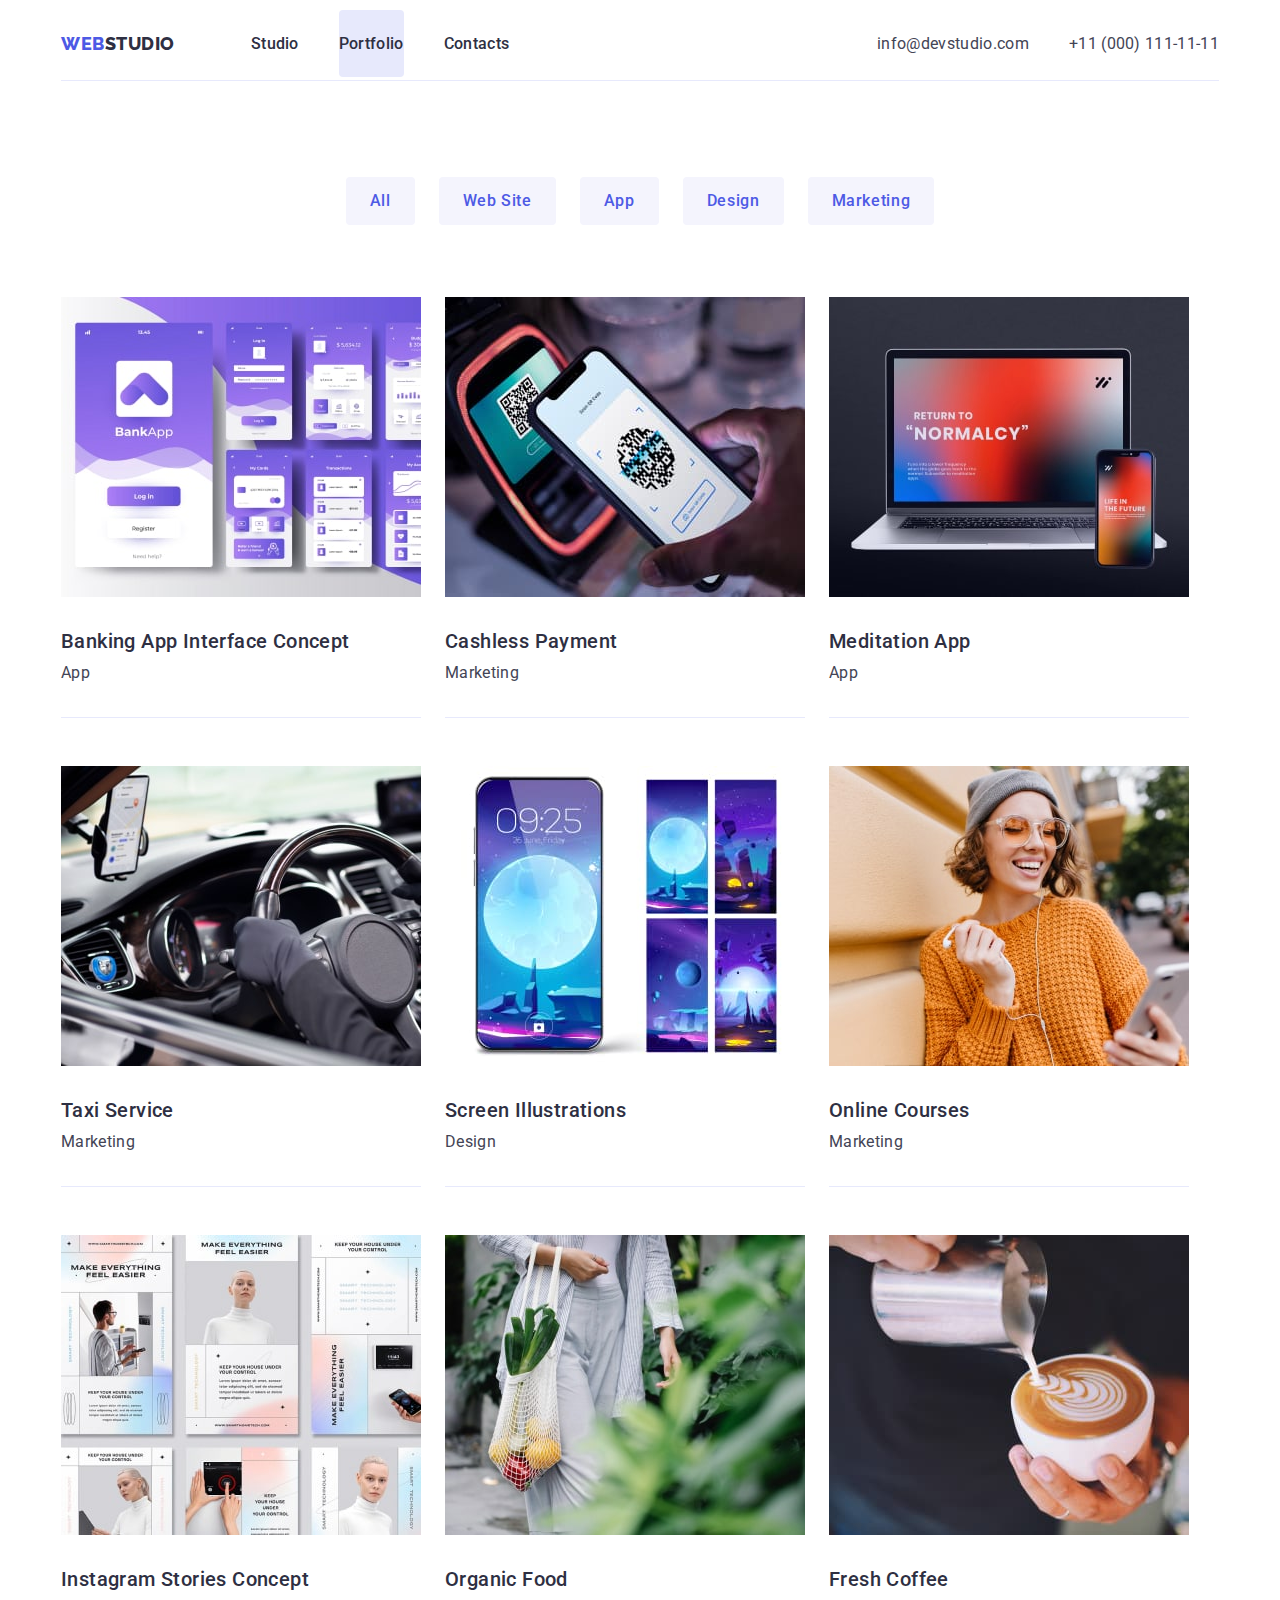
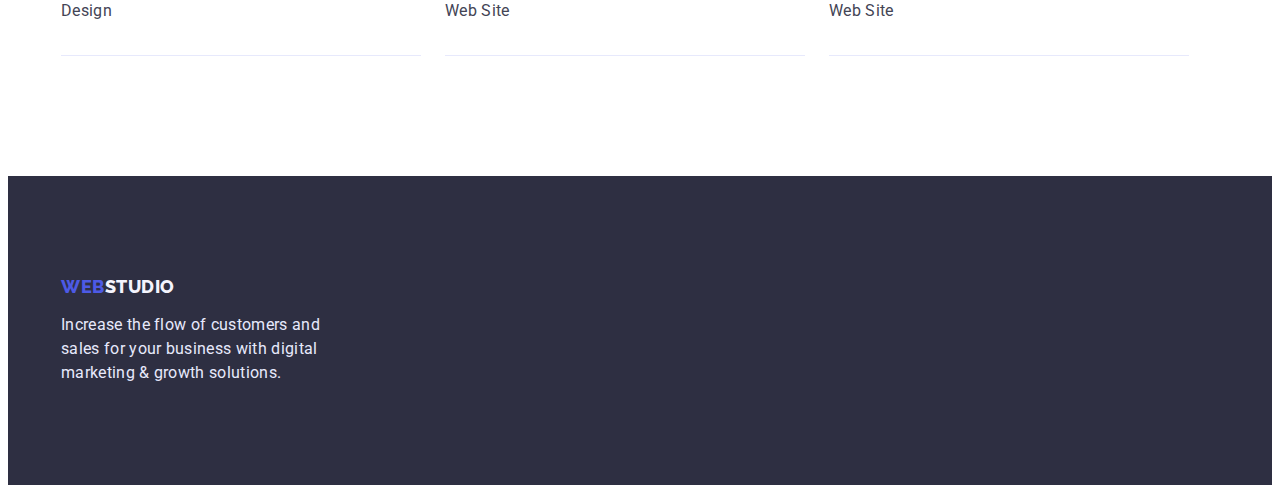
==== commit b7faa5e2: "Final commit - 2" ====
--- a/portfolio.html
+++ b/portfolio.html
@@ -94,90 +94,116 @@
           <ul class="portfolio-examples">
             <div class="portfolio-container">
               <li class="list portfolio-item">
-                <img
-                  src="./images/portfolio-bank.jpg"
-                  alt="Banking App Interface"
-                />
-                <div class="portfolio-content">
-                  <h2 class="portfolio-subtitle subtitle">
-                    Banking App Interface Concept
-                  </h2>
-                  <p class="portfolio-text text">App</p>
-                </div>
-              </li>
-              <li class="list portfolio-item">
-                <img
-                  src="./images/portfolio-cashless.jpg"
-                  alt="Cashless Payments"
-                />
-                <div class="portfolio-content">
-                  <h2 class="portfolio-subtitle subtitle">Cashless Payment</h2>
-                  <p class="portfolio-text text">Marketing</p>
-                </div>
-              </li>
-              <li class="list portfolio-item">
-                <img
-                  src="./images/portfolio-meditation.jpg"
-                  alt="Meditation App"
-                />
-                <div class="portfolio-content">
-                  <h2 class="portfolio-subtitle subtitle">Meditation App</h2>
-                  <p class="portfolio-text text">App</p>
-                </div>
-              </li>
-              <li class="list portfolio-item">
-                <img src="./images/portfolio-taxi.jpg" alt="Taxi service" />
-                <div class="portfolio-content">
-                  <h2 class="portfolio-subtitle subtitle">Taxi Service</h2>
-                  <p class="portfolio-text text">Marketing</p>
-                </div>
-              </li>
-              <li class="list portfolio-item">
-                <img
-                  src="./images/portfolio-screen.jpg"
-                  alt="Screen Illustrations"
-                />
-                <div class="portfolio-content">
-                  <h2 class="portfolio-subtitle subtitle">
-                    Screen Illustrations
-                  </h2>
-                  <p class="portfolio-text text">Design</p>
-                </div>
-              </li>
-              <li class="list portfolio-item">
-                <img
-                  src="./images/portfolio-courses.jpg"
-                  alt="Online Courses"
-                />
-                <div class="portfolio-content">
-                  <h2 class="portfolio-subtitle subtitle">Online Courses</h2>
-                  <p class="portfolio-text text">Marketing</p>
-                </div>
-              </li>
-              <li class="list portfolio-item">
-                <img
-                  src="./images/portfolio-instagram.jpg"
-                  alt="Instagram Stories"
-                />
-                <div class="portfolio-content">
-                  <h2 class="portfolio-subtitle subtitle">
-                    Instagram Stories Concept
-                  </h2>
-                  <p class="portfolio-text text">Design</p>
-                </div>
-              </li>
-              <li class="list portfolio-item">
-                <img src="./images/portfolio-organic.jpg" alt="Organic Food" />
-                <div class="portfolio-content">
-                  <h2 class="portfolio-subtitle subtitle">Organic Food</h2>
-                  <p class="portfolio-text text">Web Site</p>
-                </div>
-              </li>
-              <li class="list portfolio-item">
-                <img src="./images/portfolio-coffee.jpg" alt="Cup of coffee" />
-                <div class="portfolio-content">
-                  <h2 class="portfolio-subtitle subtitle">Fresh Coffee</h2>
-                  <p class="portfolio-text text">Web Site</p>
+                <div class="portfolio-item-list">
+                  <img
+                    src="./images/portfolio-bank.jpg"
+                    alt="Banking App Interface"
+                  />
+                  <div class="portfolio-content">
+                    <h2 class="portfolio-subtitle subtitle">
+                      Banking App Interface Concept
+                    </h2>
+                    <p class="portfolio-text text">App</p>
+                  </div>
+                </div>
+              </li>
+              <li class="list portfolio-item">
+                <div class="portfolio-item-list">
+                  <img
+                    src="./images/portfolio-cashless.jpg"
+                    alt="Cashless Payments"
+                  />
+                  <div class="portfolio-content">
+                    <h2 class="portfolio-subtitle subtitle">
+                      Cashless Payment
+                    </h2>
+                    <p class="portfolio-text text">Marketing</p>
+                  </div>
+                </div>
+              </li>
+              <li class="list portfolio-item">
+                <div class="portfolio-item-list">
+                  <img
+                    src="./images/portfolio-meditation.jpg"
+                    alt="Meditation App"
+                  />
+                  <div class="portfolio-content">
+                    <h2 class="portfolio-subtitle subtitle">Meditation App</h2>
+                    <p class="portfolio-text text">App</p>
+                  </div>
+                </div>
+              </li>
+              <li class="list portfolio-item">
+                <div class="portfolio-item-list">
+                  <img src="./images/portfolio-taxi.jpg" alt="Taxi service" />
+                  <div class="portfolio-content">
+                    <h2 class="portfolio-subtitle subtitle">Taxi Service</h2>
+                    <p class="portfolio-text text">Marketing</p>
+                  </div>
+                </div>
+              </li>
+              <li class="list portfolio-item">
+                <div class="portfolio-item-list">
+                  <img
+                    src="./images/portfolio-screen.jpg"
+                    alt="Screen Illustrations"
+                  />
+                  <div class="portfolio-content">
+                    <h2 class="portfolio-subtitle subtitle">
+                      Screen Illustrations
+                    </h2>
+                    <p class="portfolio-text text">Design</p>
+                  </div>
+                </div>
+              </li>
+              <li class="list portfolio-item">
+                <div class="portfolio-item-list">
+                  <img
+                    src="./images/portfolio-courses.jpg"
+                    alt="Online Courses"
+                  />
+                  <div class="portfolio-content">
+                    <h2 class="portfolio-subtitle subtitle">Online Courses</h2>
+                    <p class="portfolio-text text">Marketing</p>
+                  </div>
+                </div>
+              </li>
+              <li class="list portfolio-item">
+                <div class="portfolio-item-list">
+                  <img
+                    src="./images/portfolio-instagram.jpg"
+                    alt="Instagram Stories"
+                  />
+                  <div class="portfolio-content">
+                    <h2 class="portfolio-subtitle subtitle">
+                      Instagram Stories Concept
+                    </h2>
+                    <p class="portfolio-text text">Design</p>
+                  </div>
+                </div>
+              </li>
+              <li class="list portfolio-item">
+                <div class="portfolio-item-list">
+                  <img
+                    src="./images/portfolio-organic.jpg"
+                    alt="Organic Food"
+                  />
+                  <div class="portfolio-content">
+                    <h2 class="portfolio-subtitle subtitle">Organic Food</h2>
+                    <p class="portfolio-text text">Web Site</p>
+                  </div>
+                </div>
+              </li>
+              <li class="list portfolio-item">
+                <div class="portfolio-item-list">
+                  <img
+                    src="./images/portfolio-coffee.jpg"
+                    alt="Cup of coffee"
+                  />
+                  <div class="portfolio-content">
+                    <h2 class="portfolio-subtitle subtitle">Fresh Coffee</h2>
+                    <p class="portfolio-text text">Web Site</p>
+                  </div>
                 </div>
               </li>
             </div>
--- a/css/styles.css
+++ b/css/styles.css
@@ -153,6 +153,10 @@
   padding-bottom: 48px;
 }
 
+.portfolio-item-list {
+  border-bottom: 1px solid var(--header-border);
+}
+
 .portfolio-item:nth-last-child(-n + 3) {
   padding-bottom: 0px;
 }
@@ -329,9 +333,7 @@
 }
 
 .team-subtitle,
-.team-text,
-.portfolio-subtitle,
-.portfolio-text {
+.team-text {
   text-align: center;
 }
 
@@ -373,6 +375,8 @@
 
 .portfolio-content {
   margin-top: 32px;
+  padding-bottom: 32px;
+  justify-content: left;
 }
 
 .portfolio-text {
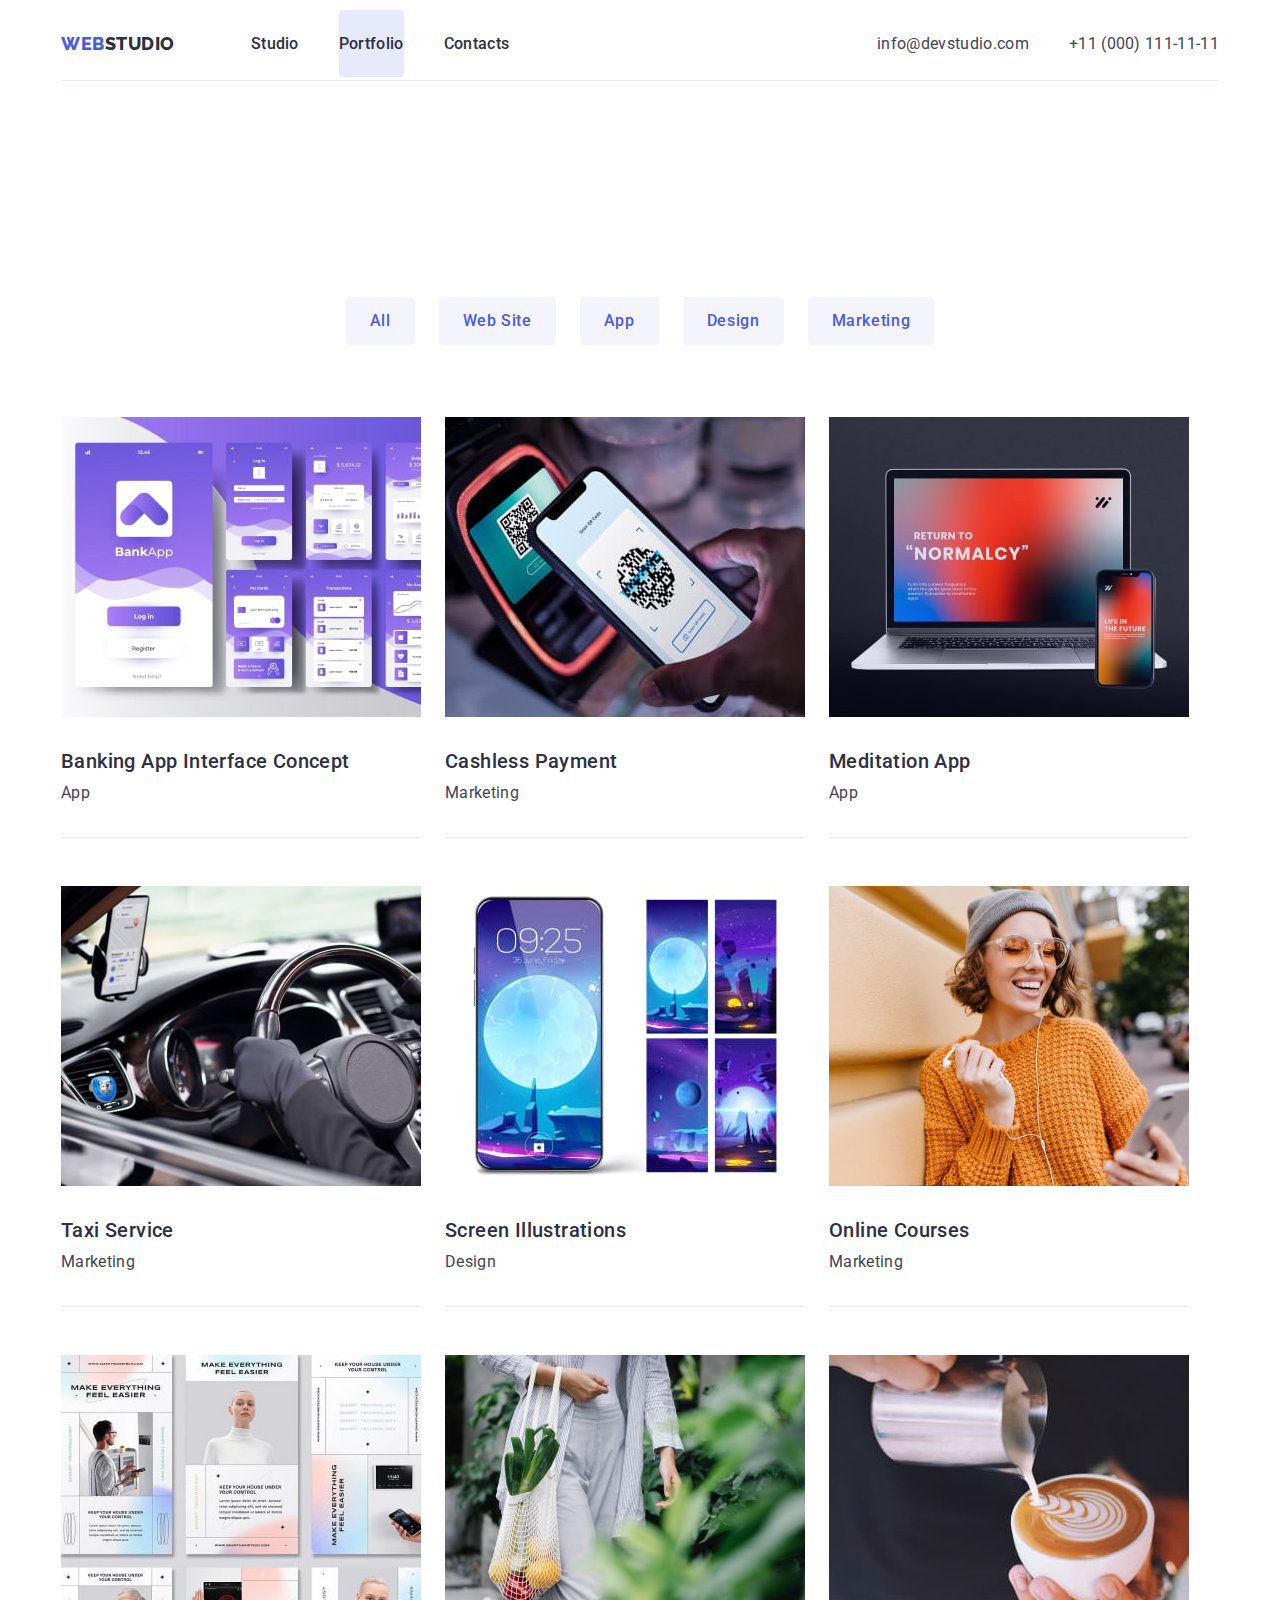
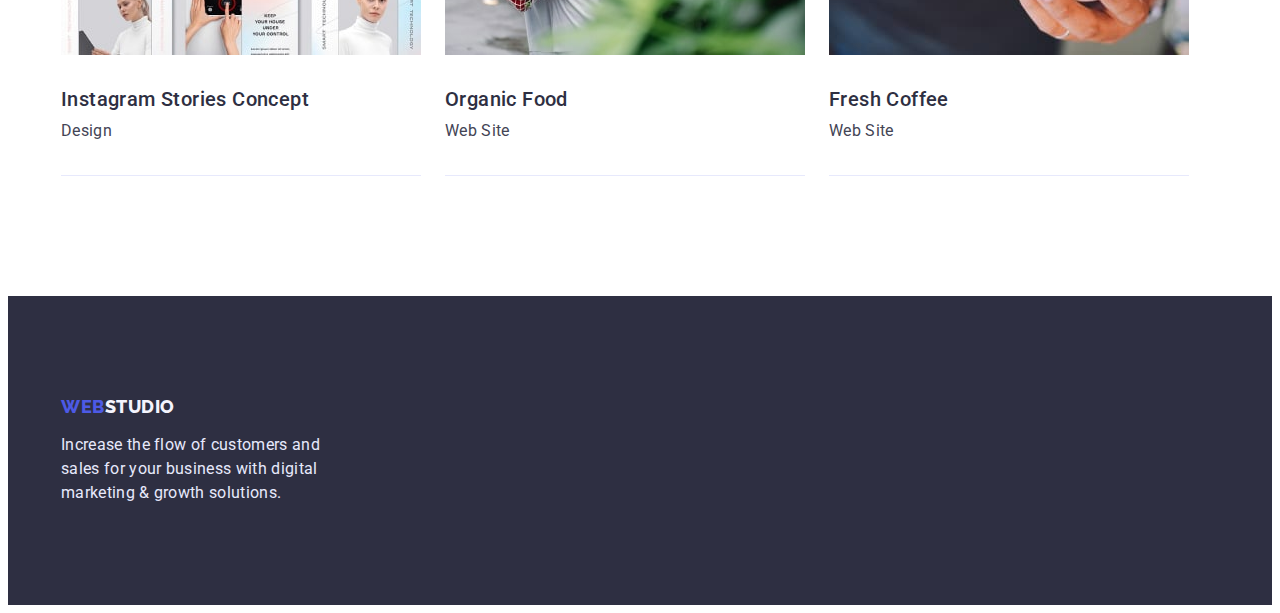
==== commit bc349a80: "changes with .section" ====
--- a/portfolio.html
+++ b/portfolio.html
@@ -68,7 +68,7 @@
     </header>
 
     <main>
-      <section class="portfolio">
+      <section class="portfolio section">
         <div class="container">
           <h1 class="visually-hidden">Portfolio</h1>
           <ul>
--- a/css/styles.css
+++ b/css/styles.css
@@ -17,6 +17,15 @@
   background-color: var(--white-color);
 }
 
+.section {
+  padding-bottom: 120px;
+  padding-top: 120px;
+}
+
+.doing.section {
+  padding-top: 0;
+}
+
 /*Styles for header*/
 
 .nav-logo {
@@ -131,6 +140,7 @@
 
 .btn-item {
   padding: 12px 24px;
+  border: 1px solid var(--header-border);
   border-radius: 4px;
   font-family: 'Roboto', 'Verdana', sans-serif;
   background-color: var(--background-color);
@@ -250,7 +260,6 @@
   display: flex;
   align-items: center;
   justify-content: space-between;
-  /* padding: 24px 0px; */
   border-bottom: 1px solid var(--header-border);
   /* outline: 1px solid var(--checking-borders); */
 }
@@ -301,9 +310,9 @@
   margin-left: 40px;
 }
 
-.features-list {
+/* .features-list {
   padding: 120px 0px;
-}
+} */
 
 .features-item:not(:first-child) {
   margin-left: 24px;
@@ -324,7 +333,7 @@
 
 .team-title {
   text-align: center;
-  padding-top: 120px;
+  /* padding-top: 120px; */
   margin-bottom: 72px;
 }
 
@@ -350,7 +359,7 @@
   justify-content: left;
   padding: 100px 0px;
   max-width: 264px;
-  width: 23%;
+  width: 25%;
   /* outline: 1px solid var(--checking-borders); */
 }
 
@@ -387,8 +396,8 @@
   display: block;
 }
 
-.portfolio-container {
-  padding-bottom: 120px;
+.portfolio.portfolio-container {
+  padding-top: 0;
 }
 
 .btn-list:not(:first-child) {
@@ -396,12 +405,12 @@
 }
 
 .team-item {
-  margin-bottom: 120px;
+  /* margin-bottom: 120px; */
   box-shadow: 0px 1px 6px rgba(46, 47, 66, 0.08),
     0px 1px 1px rgba(46, 47, 66, 0.16), 0px 2px 1px rgba(46, 47, 66, 0.08);
   border-radius: 0px 0px 4px 4px;
 }
 
-.doing-list {
+/* .doing-list {
   margin-bottom: 120px;
-}
+} */
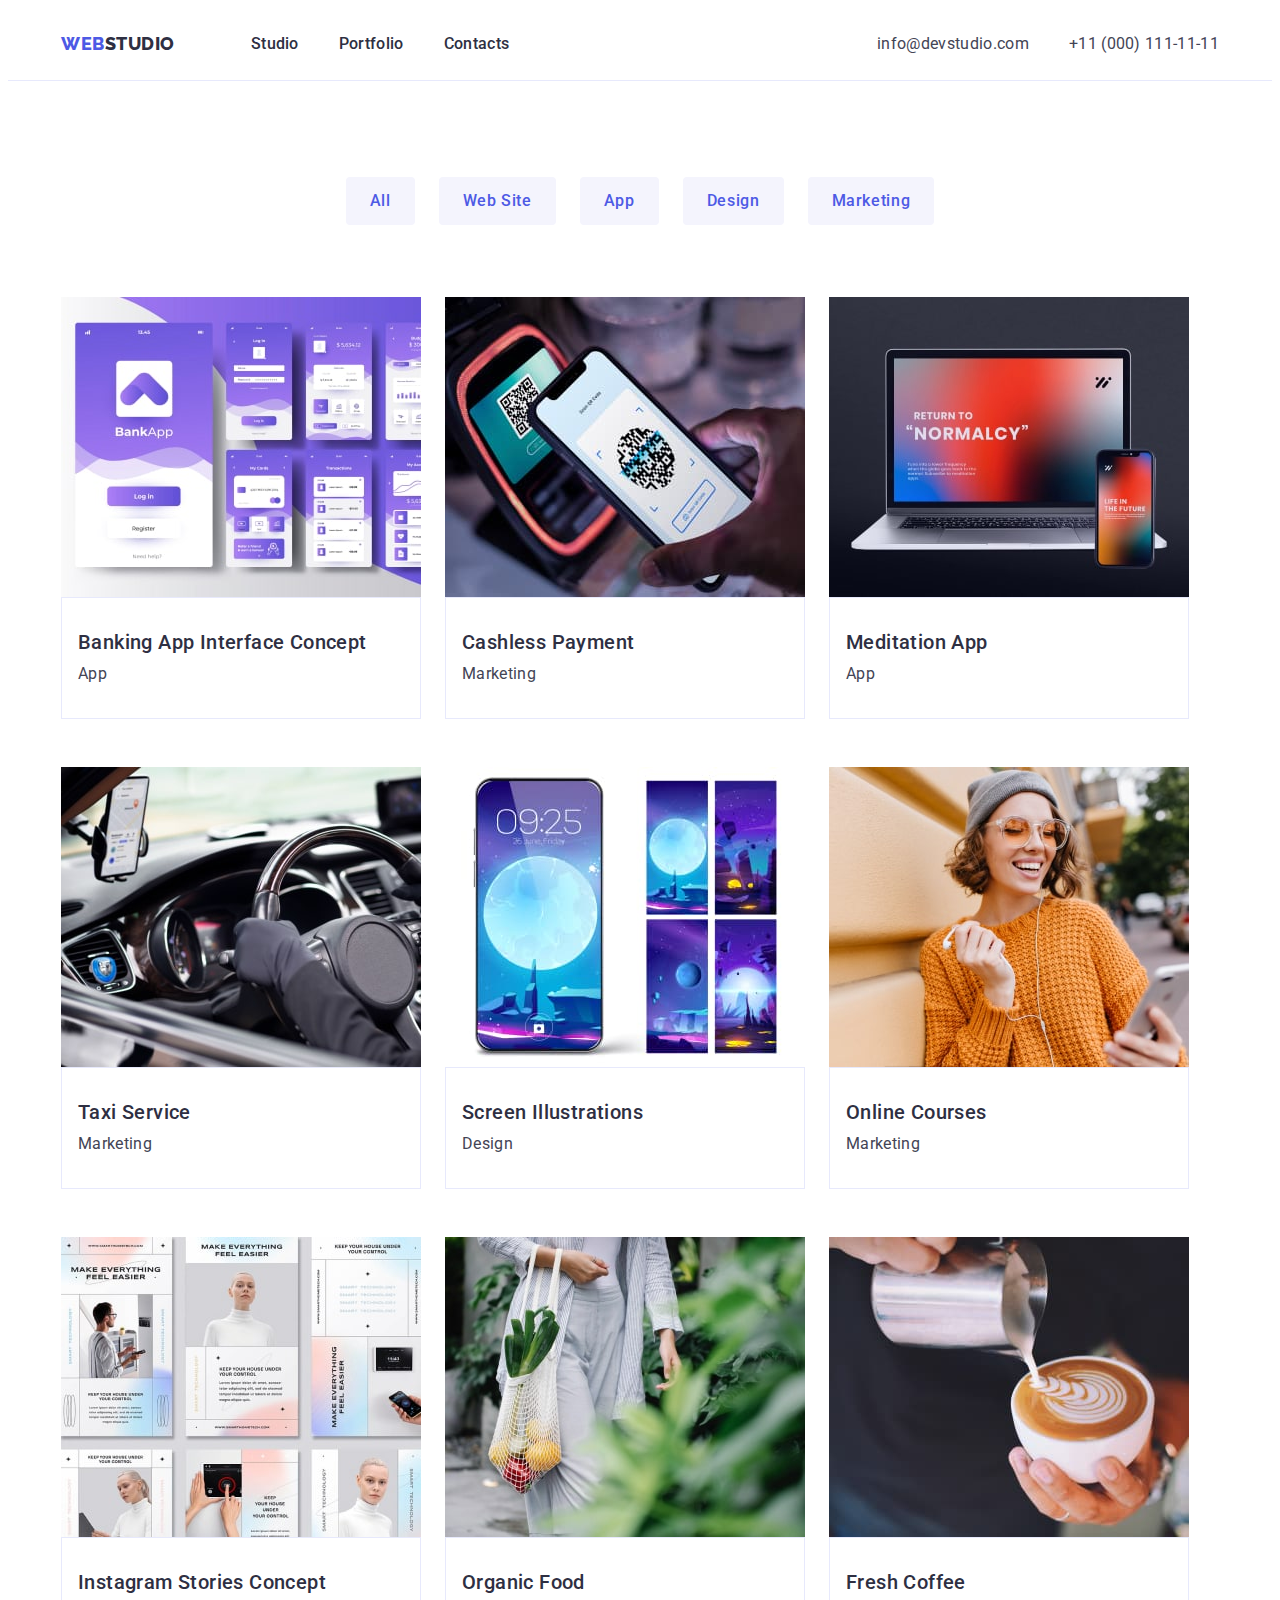
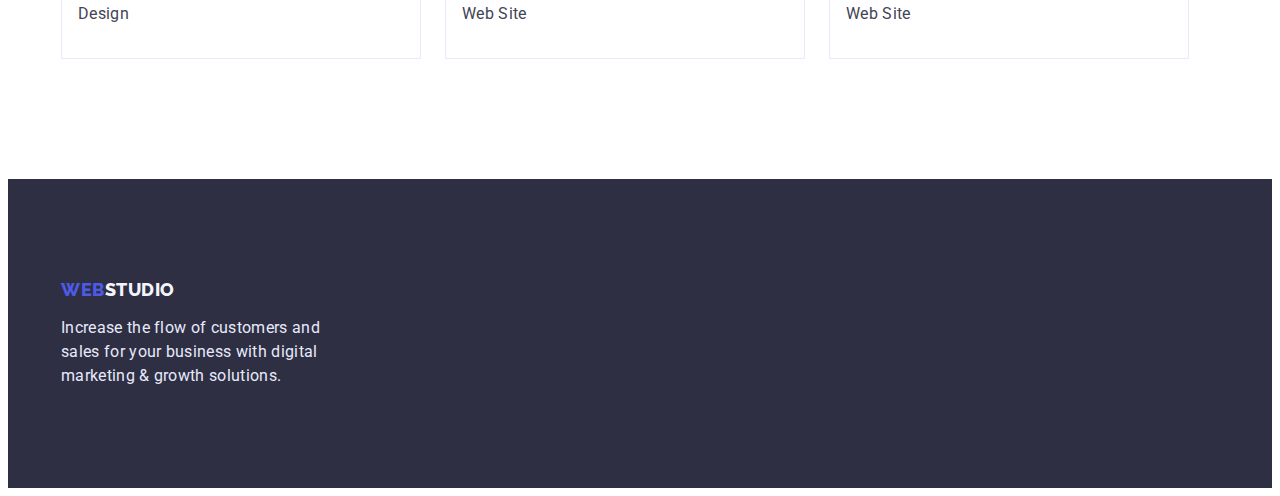
==== commit 796f8bae: "Corrections after chec" ====
--- a/portfolio.html
+++ b/portfolio.html
@@ -30,37 +30,33 @@
               <a class="nav-logo link" href="./index.html"
                 ><span class="nav-logo-color">Web</span>Studio</a
               >
-              <ul class="list nav-list">
-                <div class="nav-items">
-                  <li class="nav-item">
-                    <a class="nav-link link" href="./index.html">Studio</a>
-                  </li>
-                  <li class="nav-item">
-                    <a class="nav-link link current" href="./portfolio.html"
-                      >Portfolio</a
-                    >
-                  </li>
-                  <li class="nav-item">
-                    <a class="nav-link link" href="">Contacts</a>
-                  </li>
-                </div>
+              <ul class="list nav-items">
+                <li class="nav-item">
+                  <a class="nav-link link" href="./index.html">Studio</a>
+                </li>
+                <li class="nav-item">
+                  <a class="nav-link link current" href="./portfolio.html"
+                    >Portfolio</a
+                  >
+                </li>
+                <li class="nav-item">
+                  <a class="nav-link link" href="">Contacts</a>
+                </li>
               </ul>
             </div>
           </nav>
           <address>
-            <ul class="list">
-              <div class="address-list">
-                <li class="address-item">
-                  <a class="address-item link" href="mailto:info@devstudio.com"
-                    >info@devstudio.com</a
-                  >
-                </li>
-                <li class="phone-item">
-                  <a class="address-item phone link" href="tel:+110001111111"
-                    >+11 (000) 111-11-11</a
-                  >
-                </li>
-              </div>
+            <ul class="list address-list">
+              <li class="address-item">
+                <a class="address-item link" href="mailto:info@devstudio.com"
+                  >info@devstudio.com</a
+                >
+              </li>
+              <li class="phone-item">
+                <a class="address-item phone link" href="tel:+110001111111"
+                  >+11 (000) 111-11-11</a
+                >
+              </li>
             </ul>
           </address>
         </div>
@@ -71,142 +67,130 @@
       <section class="portfolio section">
         <div class="container">
           <h1 class="visually-hidden">Portfolio</h1>
-          <ul>
-            <div class="list-menu">
-              <li class="list btn-list">
-                <button class="btn-item" type="button">All</button>
-              </li>
-              <li class="list btn-list">
-                <button class="btn-item" type="button">Web Site</button>
-              </li>
-              <li class="list btn-list">
-                <button class="btn-item" type="button">App</button>
-              </li>
-              <li class="list btn-list">
-                <button class="btn-item" type="button">Design</button>
-              </li>
-              <li class="list btn-list">
-                <button class="btn-item" type="button">Marketing</button>
-              </li>
-            </div>
+          <ul class="list-menu">
+            <li class="list btn-list">
+              <button class="btn-item" type="button">All</button>
+            </li>
+            <li class="list btn-list">
+              <button class="btn-item" type="button">Web Site</button>
+            </li>
+            <li class="list btn-list">
+              <button class="btn-item" type="button">App</button>
+            </li>
+            <li class="list btn-list">
+              <button class="btn-item" type="button">Design</button>
+            </li>
+            <li class="list btn-list">
+              <button class="btn-item" type="button">Marketing</button>
+            </li>
           </ul>
 
-          <ul class="portfolio-examples">
-            <div class="portfolio-container">
-              <li class="list portfolio-item">
-                <div class="portfolio-item-list">
-                  <img
-                    src="./images/portfolio-bank.jpg"
-                    alt="Banking App Interface"
-                  />
-                  <div class="portfolio-content">
-                    <h2 class="portfolio-subtitle subtitle">
-                      Banking App Interface Concept
-                    </h2>
-                    <p class="portfolio-text text">App</p>
-                  </div>
-                </div>
-              </li>
-              <li class="list portfolio-item">
-                <div class="portfolio-item-list">
-                  <img
-                    src="./images/portfolio-cashless.jpg"
-                    alt="Cashless Payments"
-                  />
-                  <div class="portfolio-content">
-                    <h2 class="portfolio-subtitle subtitle">
-                      Cashless Payment
-                    </h2>
-                    <p class="portfolio-text text">Marketing</p>
-                  </div>
-                </div>
-              </li>
-              <li class="list portfolio-item">
-                <div class="portfolio-item-list">
-                  <img
-                    src="./images/portfolio-meditation.jpg"
-                    alt="Meditation App"
-                  />
-                  <div class="portfolio-content">
-                    <h2 class="portfolio-subtitle subtitle">Meditation App</h2>
-                    <p class="portfolio-text text">App</p>
-                  </div>
-                </div>
-              </li>
-              <li class="list portfolio-item">
-                <div class="portfolio-item-list">
-                  <img src="./images/portfolio-taxi.jpg" alt="Taxi service" />
-                  <div class="portfolio-content">
-                    <h2 class="portfolio-subtitle subtitle">Taxi Service</h2>
-                    <p class="portfolio-text text">Marketing</p>
-                  </div>
-                </div>
-              </li>
-              <li class="list portfolio-item">
-                <div class="portfolio-item-list">
-                  <img
-                    src="./images/portfolio-screen.jpg"
-                    alt="Screen Illustrations"
-                  />
-                  <div class="portfolio-content">
-                    <h2 class="portfolio-subtitle subtitle">
-                      Screen Illustrations
-                    </h2>
-                    <p class="portfolio-text text">Design</p>
-                  </div>
-                </div>
-              </li>
-              <li class="list portfolio-item">
-                <div class="portfolio-item-list">
-                  <img
-                    src="./images/portfolio-courses.jpg"
-                    alt="Online Courses"
-                  />
-                  <div class="portfolio-content">
-                    <h2 class="portfolio-subtitle subtitle">Online Courses</h2>
-                    <p class="portfolio-text text">Marketing</p>
-                  </div>
-                </div>
-              </li>
-              <li class="list portfolio-item">
-                <div class="portfolio-item-list">
-                  <img
-                    src="./images/portfolio-instagram.jpg"
-                    alt="Instagram Stories"
-                  />
-                  <div class="portfolio-content">
-                    <h2 class="portfolio-subtitle subtitle">
-                      Instagram Stories Concept
-                    </h2>
-                    <p class="portfolio-text text">Design</p>
-                  </div>
-                </div>
-              </li>
-              <li class="list portfolio-item">
-                <div class="portfolio-item-list">
-                  <img
-                    src="./images/portfolio-organic.jpg"
-                    alt="Organic Food"
-                  />
-                  <div class="portfolio-content">
-                    <h2 class="portfolio-subtitle subtitle">Organic Food</h2>
-                    <p class="portfolio-text text">Web Site</p>
-                  </div>
-                </div>
-              </li>
-              <li class="list portfolio-item">
-                <div class="portfolio-item-list">
-                  <img
-                    src="./images/portfolio-coffee.jpg"
-                    alt="Cup of coffee"
-                  />
-                  <div class="portfolio-content">
-                    <h2 class="portfolio-subtitle subtitle">Fresh Coffee</h2>
-                    <p class="portfolio-text text">Web Site</p>
-                  </div>
-                </div>
-              </li>
-            </div>
+          <ul class="portfolio-container">
+            <li class="list portfolio-item">
+              <div class="portfolio-item-list">
+                <img
+                  src="./images/portfolio-bank.jpg"
+                  alt="Banking App Interface"
+                />
+                <div class="portfolio-content">
+                  <h2 class="portfolio-subtitle subtitle">
+                    Banking App Interface Concept
+                  </h2>
+                  <p class="portfolio-text text">App</p>
+                </div>
+              </div>
+            </li>
+            <li class="list portfolio-item">
+              <div class="portfolio-item-list">
+                <img
+                  src="./images/portfolio-cashless.jpg"
+                  alt="Cashless Payments"
+                />
+                <div class="portfolio-content">
+                  <h2 class="portfolio-subtitle subtitle">Cashless Payment</h2>
+                  <p class="portfolio-text text">Marketing</p>
+                </div>
+              </div>
+            </li>
+            <li class="list portfolio-item">
+              <div class="portfolio-item-list">
+                <img
+                  src="./images/portfolio-meditation.jpg"
+                  alt="Meditation App"
+                />
+                <div class="portfolio-content">
+                  <h2 class="portfolio-subtitle subtitle">Meditation App</h2>
+                  <p class="portfolio-text text">App</p>
+                </div>
+              </div>
+            </li>
+            <li class="list portfolio-item">
+              <div class="portfolio-item-list">
+                <img src="./images/portfolio-taxi.jpg" alt="Taxi service" />
+                <div class="portfolio-content">
+                  <h2 class="portfolio-subtitle subtitle">Taxi Service</h2>
+                  <p class="portfolio-text text">Marketing</p>
+                </div>
+              </div>
+            </li>
+            <li class="list portfolio-item">
+              <div class="portfolio-item-list">
+                <img
+                  src="./images/portfolio-screen.jpg"
+                  alt="Screen Illustrations"
+                />
+                <div class="portfolio-content">
+                  <h2 class="portfolio-subtitle subtitle">
+                    Screen Illustrations
+                  </h2>
+                  <p class="portfolio-text text">Design</p>
+                </div>
+              </div>
+            </li>
+            <li class="list portfolio-item">
+              <div class="portfolio-item-list">
+                <img
+                  src="./images/portfolio-courses.jpg"
+                  alt="Online Courses"
+                />
+                <div class="portfolio-content">
+                  <h2 class="portfolio-subtitle subtitle">Online Courses</h2>
+                  <p class="portfolio-text text">Marketing</p>
+                </div>
+              </div>
+            </li>
+            <li class="list portfolio-item">
+              <div class="portfolio-item-list">
+                <img
+                  src="./images/portfolio-instagram.jpg"
+                  alt="Instagram Stories"
+                />
+                <div class="portfolio-content">
+                  <h2 class="portfolio-subtitle subtitle">
+                    Instagram Stories Concept
+                  </h2>
+                  <p class="portfolio-text text">Design</p>
+                </div>
+              </div>
+            </li>
+            <li class="list portfolio-item">
+              <div class="portfolio-item-list">
+                <img src="./images/portfolio-organic.jpg" alt="Organic Food" />
+                <div class="portfolio-content">
+                  <h2 class="portfolio-subtitle subtitle">Organic Food</h2>
+                  <p class="portfolio-text text">Web Site</p>
+                </div>
+              </div>
+            </li>
+            <li class="list portfolio-item">
+              <div class="portfolio-item-list">
+                <img src="./images/portfolio-coffee.jpg" alt="Cup of coffee" />
+                <div class="portfolio-content">
+                  <h2 class="portfolio-subtitle subtitle">Fresh Coffee</h2>
+                  <p class="portfolio-text text">Web Site</p>
+                </div>
+              </div>
+            </li>
           </ul>
         </div>
       </section>
--- a/css/styles.css
+++ b/css/styles.css
@@ -28,6 +28,10 @@
 
 /*Styles for header*/
 
+header {
+  border-bottom: 1px solid var(--header-border);
+}
+
 .nav-logo {
   font-family: 'Raleway', 'Verdana', sans-serif;
   color: var(--main-color);
@@ -76,19 +80,18 @@
 }
 
 .current {
-  background-color: var(--current-color);
   border-radius: 4px;
 }
 
 /*Styles for main*/
 
 .hero {
+  padding: 188px 473px;
   background: var(--main-color);
   text-align: center;
 }
 
 .hero-title {
-  padding-top: 188px;
   font-weight: 700;
   font-size: 56px;
   line-height: 1.07;
@@ -100,7 +103,7 @@
   padding: 16px 32px;
   border-radius: 4px;
   margin-top: 48px;
-  margin-bottom: 188px;
+
   font-family: inherit;
   background-color: var(--primary-brand);
   color: var(--white-color);
@@ -161,10 +164,6 @@
 .portfolio-item {
   width: 360px;
   padding-bottom: 48px;
-}
-
-.portfolio-item-list {
-  border-bottom: 1px solid var(--header-border);
 }
 
 .portfolio-item:nth-last-child(-n + 3) {
@@ -195,6 +194,7 @@
 /*Footer*/
 
 .footer {
+  padding: 100px 0px;
   background-color: var(--main-color);
 }
 
@@ -260,7 +260,6 @@
   display: flex;
   align-items: center;
   justify-content: space-between;
-  border-bottom: 1px solid var(--header-border);
   /* outline: 1px solid var(--checking-borders); */
 }
 
@@ -278,7 +277,6 @@
 .doing-container {
   display: flex;
   justify-content: space-between;
-  width: calc(100%-48px) / 3;
   /* outline: 1px solid (--checking-borders); */
 }
 
@@ -289,8 +287,7 @@
 
 .list-menu {
   display: flex;
-  padding-top: 96px;
-  padding-bottom: 72px;
+  margin-bottom: 72px;
   justify-content: center;
   /* outline: 1px solid (--checking-borders); */
 }
@@ -298,7 +295,7 @@
 .portfolio-container {
   display: flex;
   flex-wrap: wrap;
-  width: calc(100% - 48px) / 3;
+
   /* outline: 1px solid (--checking-borders); */
 }
 
@@ -309,10 +306,6 @@
 .phone-item {
   margin-left: 40px;
 }
-
-/* .features-list {
-  padding: 120px 0px;
-} */
 
 .features-item:not(:first-child) {
   margin-left: 24px;
@@ -323,7 +316,7 @@
   margin-bottom: 72px;
 }
 
-.doing-list:not(:first-child) {
+.doing-item:not(:first-child) {
   margin-left: 24px;
 }
 
@@ -357,7 +350,6 @@
 
 .footer-content {
   justify-content: left;
-  padding: 100px 0px;
   max-width: 264px;
   width: 25%;
   /* outline: 1px solid var(--checking-borders); */
@@ -375,7 +367,7 @@
 
 .portfolio-item {
   margin-right: 24px;
-  /* margin-top: 48px; */
+  width: calc(100% - 48px) / 3;
 }
 
 .portfolio-item:nth-child(3n) {
@@ -383,8 +375,8 @@
 }
 
 .portfolio-content {
-  margin-top: 32px;
-  padding-bottom: 32px;
+  padding: 32px 0px 32px 16px;
+  border: 1px solid var(--header-border);
   justify-content: left;
 }
 
@@ -396,8 +388,8 @@
   display: block;
 }
 
-.portfolio.portfolio-container {
-  padding-top: 0;
+.section.portfolio {
+  padding-top: 96px;
 }
 
 .btn-list:not(:first-child) {
@@ -405,12 +397,15 @@
 }
 
 .team-item {
-  /* margin-bottom: 120px; */
   box-shadow: 0px 1px 6px rgba(46, 47, 66, 0.08),
     0px 1px 1px rgba(46, 47, 66, 0.16), 0px 2px 1px rgba(46, 47, 66, 0.08);
   border-radius: 0px 0px 4px 4px;
 }
 
-/* .doing-list {
-  margin-bottom: 120px;
-} */
+.features-text {
+  margin-top: 8px;
+}
+
+.features-item {
+  max-width: 264px;
+}
